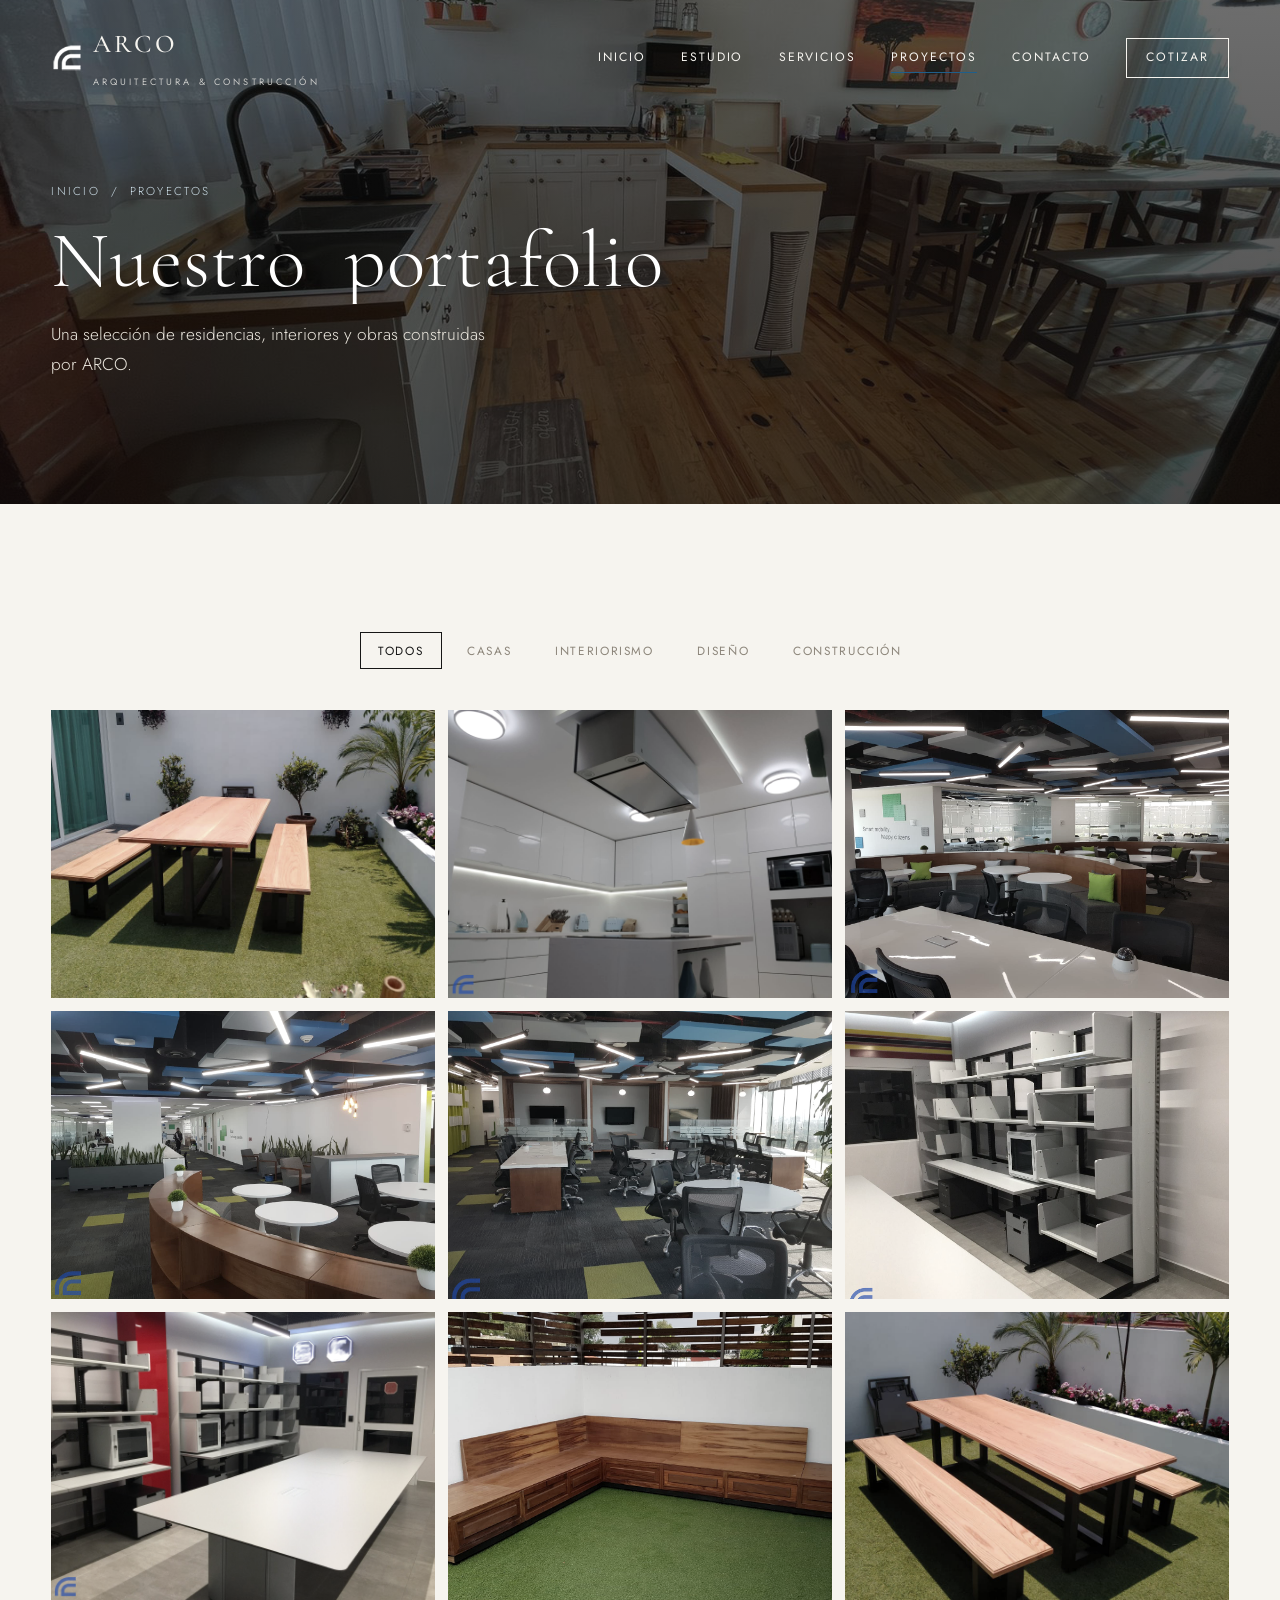
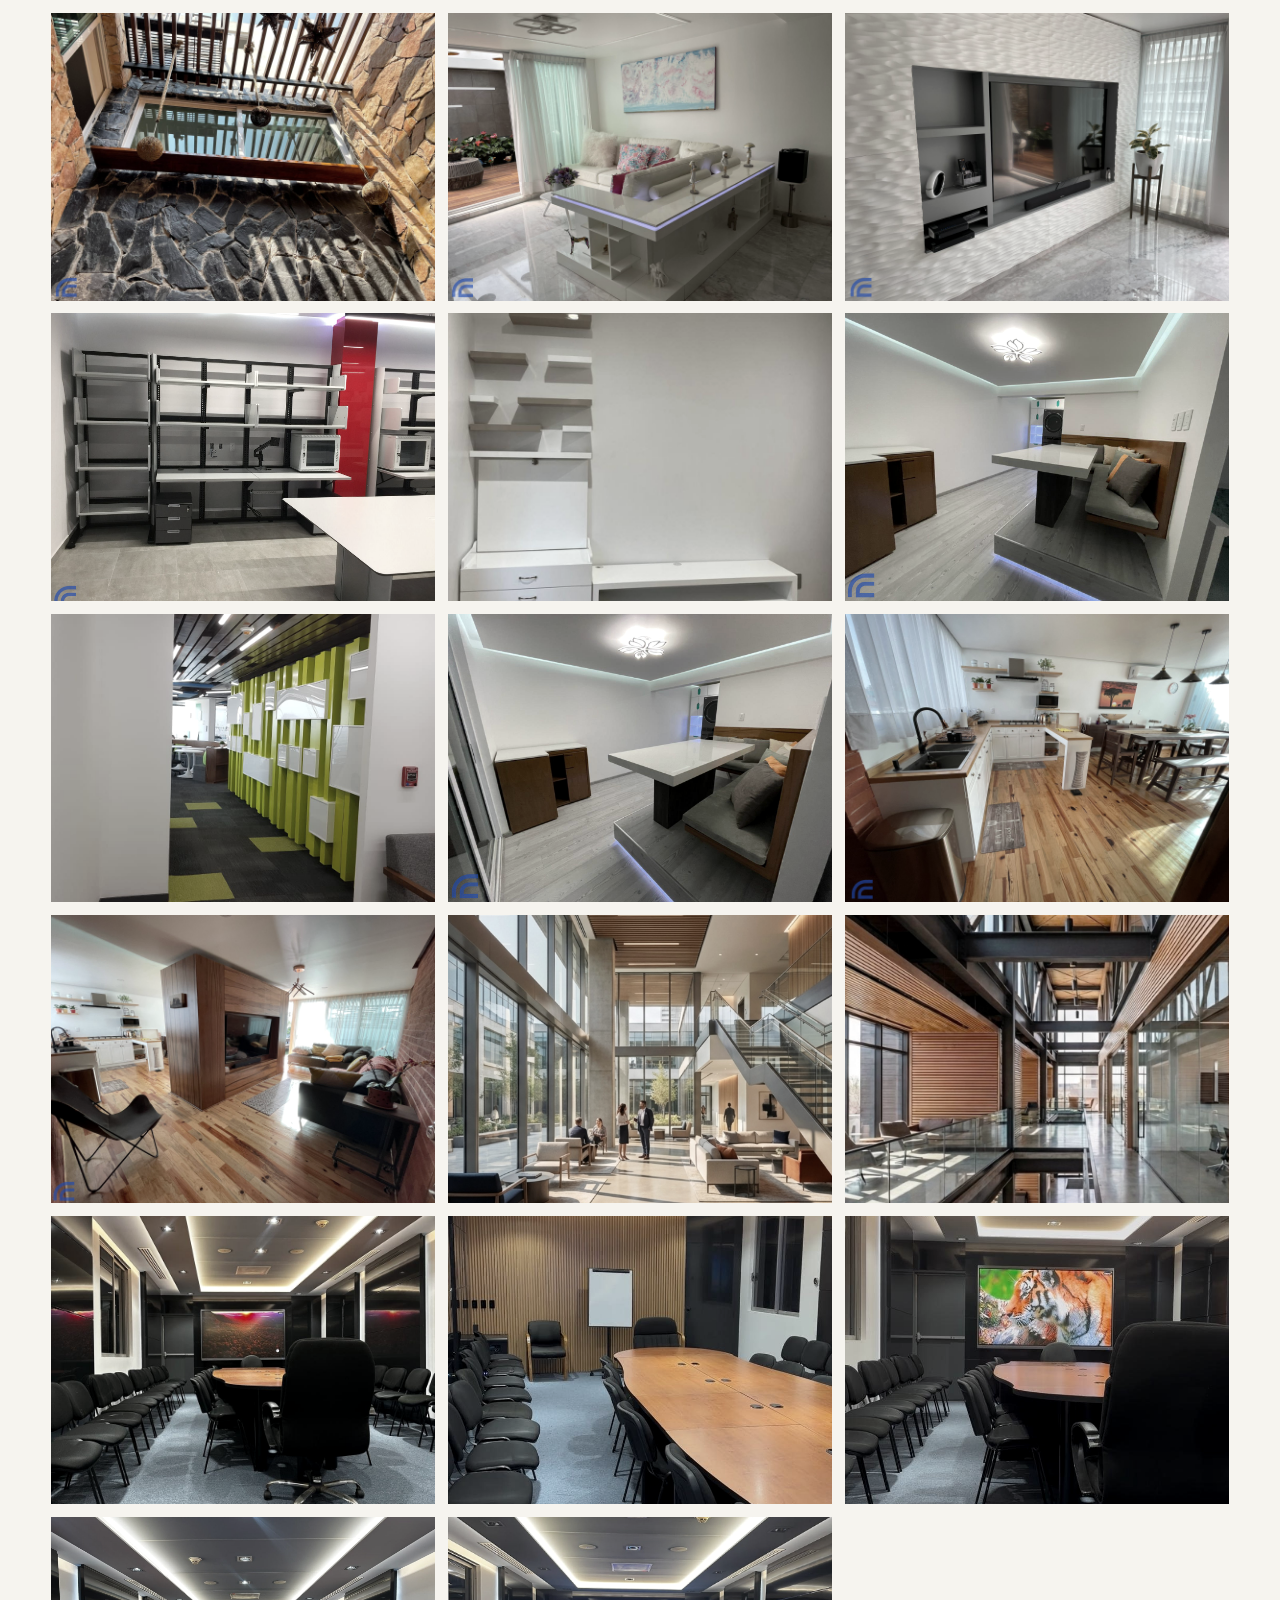
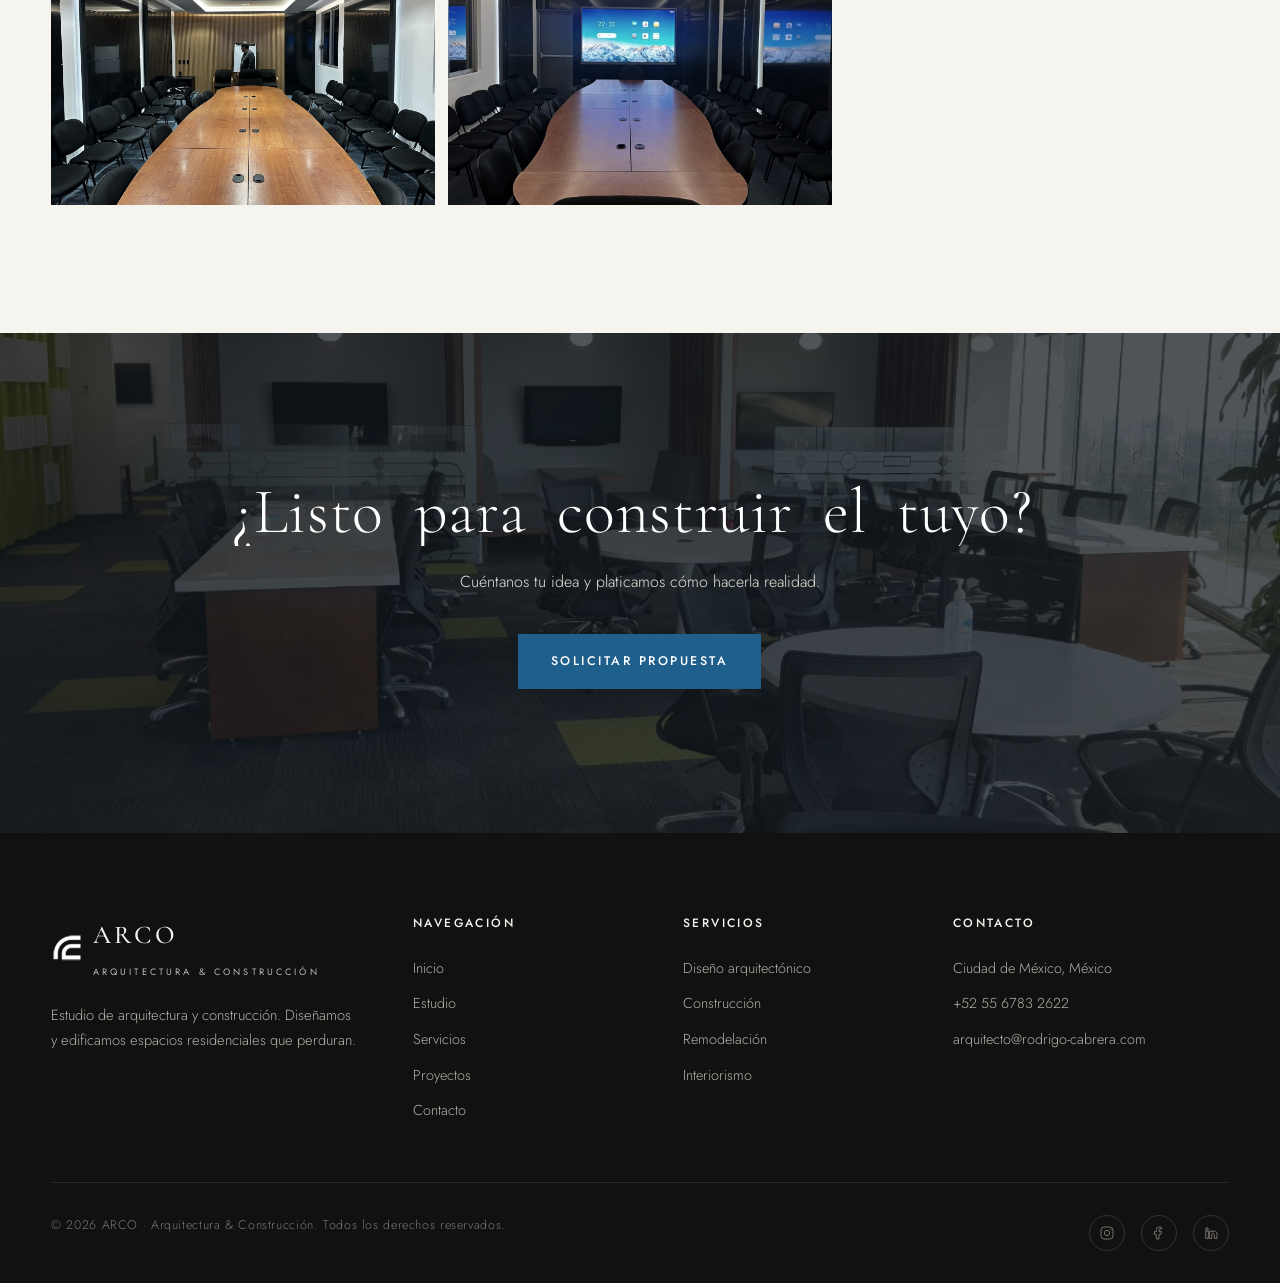
==== proyectos.html @ 65f145f1 "Logo real, fotos de salas, datos de contacto y ajustes de copy - Sustituye el arco SVG por el logo r" ====
<!DOCTYPE html>
<html lang="es">
<head>
<meta charset="UTF-8">
<meta name="viewport" content="width=device-width, initial-scale=1.0">
<script>document.documentElement.className += ' js';</script>
<title>Proyectos · ARCO Arquitectura &amp; Construcción</title>
<meta name="description" content="Portafolio de ARCO — residencias, interiorismo, diseño y construcción. Explora nuestros proyectos por categoría.">
<link rel="icon" href="assets/img/favicon.png">
<link rel="preconnect" href="https://fonts.googleapis.com">
<link rel="preconnect" href="https://fonts.gstatic.com" crossorigin>
<link rel="stylesheet" href="assets/css/style.css">
</head>
<body class="loading">

<!-- ============ INTRO LOADER ============ -->
<div class="loader" aria-hidden="true">
  <div class="loader__inner">
    <span class="loader__mark">ARCO</span>
    <span class="loader__sub">Arquitectura &amp; Construcción</span>
  </div>
  <span class="loader__bar"></span>
</div>

<!-- ============ HEADER ============ -->
<header class="site-header">
  <div class="wrap nav">
    <a href="index.html" class="brand" aria-label="ARCO inicio">
      <img class="brand__mark" src="assets/img/logo.png" alt="" aria-hidden="true">
      <span><span class="brand__name">ARCO</span><br><span class="brand__sub">Arquitectura &amp; Construcción</span></span>
    </a>
    <nav class="nav__links" aria-label="Principal">
      <a href="index.html#inicio">Inicio</a>
      <a href="index.html#estudio">Estudio</a>
      <a href="index.html#servicios">Servicios</a>
      <a href="proyectos.html" class="active">Proyectos</a>
      <a href="index.html#contacto">Contacto</a>
      <a href="index.html#contacto" class="nav__cta">Cotizar</a>
    </nav>
    <button class="nav__toggle" aria-label="Abrir menú"><span></span><span></span><span></span></button>
  </div>
</header>

<!-- ============ PAGE HERO ============ -->
<section class="page-hero" style="background-image:url('assets/img/gallery/G18.jpg')">
  <div class="wrap page-hero__inner">
    <div class="breadcrumb"><a href="index.html">Inicio</a> &nbsp;/&nbsp; Proyectos</div>
    <h1 data-split>Nuestro portafolio</h1>
    <p class="hero__desc" style="margin-top:1rem">Una selección de residencias, interiores y obras construidas por ARCO.</p>
  </div>
</section>

<!-- ============ GALERÍA COMPLETA ============ -->
<section class="section">
  <div class="wrap">
    <div class="filters" role="tablist" aria-label="Filtrar proyectos" style="justify-content:center;margin-bottom:2.6rem">
      <button class="filter active" data-filter="*">Todos</button>
      <button class="filter" data-filter="houses">Casas</button>
      <button class="filter" data-filter="interior">Interiorismo</button>
      <button class="filter" data-filter="design">Diseño</button>
      <button class="filter" data-filter="construction">Construcción</button>
    </div>

    <div class="grid-gallery stagger">
      <div class="tile" data-cat="interior design"><img src="assets/img/gallery/G1.jpg" alt="Casa Roble"><span class="tile__plus">+</span><div class="tile__cap"><h4>Casa Roble</h4><span>Interiorismo</span></div></div>
      <div class="tile" data-cat="houses design"><img src="assets/img/gallery/G2.jpg" alt="Residencia Poniente"><span class="tile__plus">+</span><div class="tile__cap"><h4>Residencia Poniente</h4><span>Casas</span></div></div>
      <div class="tile" data-cat="houses construction"><img src="assets/img/gallery/G3.jpg" alt="Casa Cañada"><span class="tile__plus">+</span><div class="tile__cap"><h4>Casa Cañada</h4><span>Casas</span></div></div>
      <div class="tile" data-cat="construction"><img src="assets/img/gallery/G4.jpg" alt="Obra Altavista"><span class="tile__plus">+</span><div class="tile__cap"><h4>Obra Altavista</h4><span>Construcción</span></div></div>
      <div class="tile" data-cat="construction design"><img src="assets/img/gallery/G5.jpg" alt="Pabellón Piedra"><span class="tile__plus">+</span><div class="tile__cap"><h4>Pabellón Piedra</h4><span>Construcción</span></div></div>
      <div class="tile" data-cat="houses interior"><img src="assets/img/gallery/G6.jpg" alt="Casa Serena"><span class="tile__plus">+</span><div class="tile__cap"><h4>Casa Serena</h4><span>Casas</span></div></div>
      <div class="tile" data-cat="interior design"><img src="assets/img/gallery/G7.jpg" alt="Loft Central"><span class="tile__plus">+</span><div class="tile__cap"><h4>Loft Central</h4><span>Interiorismo</span></div></div>
      <div class="tile" data-cat="houses design"><img src="assets/img/gallery/G8.jpg" alt="Villa Encinos"><span class="tile__plus">+</span><div class="tile__cap"><h4>Villa Encinos</h4><span>Casas</span></div></div>
      <div class="tile" data-cat="houses design"><img src="assets/img/gallery/G9.jpg" alt="Casa Mirador"><span class="tile__plus">+</span><div class="tile__cap"><h4>Casa Mirador</h4><span>Casas</span></div></div>
      <div class="tile" data-cat="interior"><img src="assets/img/gallery/G10.jpg" alt="Patio de Luz"><span class="tile__plus">+</span><div class="tile__cap"><h4>Patio de Luz</h4><span>Interiorismo</span></div></div>
      <div class="tile" data-cat="construction"><img src="assets/img/gallery/G11.jpg" alt="Estructura Norte"><span class="tile__plus">+</span><div class="tile__cap"><h4>Estructura Norte</h4><span>Construcción</span></div></div>
      <div class="tile" data-cat="interior construction"><img src="assets/img/gallery/G12.jpg" alt="Casa Terrazas"><span class="tile__plus">+</span><div class="tile__cap"><h4>Casa Terrazas</h4><span>Interiorismo</span></div></div>
      <div class="tile" data-cat="design construction"><img src="assets/img/gallery/G13.jpg" alt="Proyecto Ámbar"><span class="tile__plus">+</span><div class="tile__cap"><h4>Proyecto Ámbar</h4><span>Diseño</span></div></div>
      <div class="tile" data-cat="interior"><img src="assets/img/gallery/G14.jpg" alt="Cocina Nogal"><span class="tile__plus">+</span><div class="tile__cap"><h4>Cocina Nogal</h4><span>Interiorismo</span></div></div>
      <div class="tile" data-cat="interior construction"><img src="assets/img/gallery/G15.jpg" alt="Casa Volumen"><span class="tile__plus">+</span><div class="tile__cap"><h4>Casa Volumen</h4><span>Interiorismo</span></div></div>
      <div class="tile" data-cat="interior design houses"><img src="assets/img/gallery/G16.jpg" alt="Residencia Jardín"><span class="tile__plus">+</span><div class="tile__cap"><h4>Residencia Jardín</h4><span>Casas</span></div></div>
      <div class="tile" data-cat="construction design"><img src="assets/img/gallery/G17.jpg" alt="Casa Ladera"><span class="tile__plus">+</span><div class="tile__cap"><h4>Casa Ladera</h4><span>Construcción</span></div></div>
      <div class="tile" data-cat="interior construction houses"><img src="assets/img/gallery/G18.jpg" alt="Villa Horizonte"><span class="tile__plus">+</span><div class="tile__cap"><h4>Villa Horizonte</h4><span>Casas</span></div></div>
      <div class="tile" data-cat="construction"><img src="assets/img/gallery/G19.jpg" alt="Casa Estar"><span class="tile__plus">+</span><div class="tile__cap"><h4>Casa Estar</h4><span>Construcción</span></div></div>
      <div class="tile" data-cat="interior design"><img src="assets/img/gallery/G20.jpg" alt="Vestíbulo de Luz"><span class="tile__plus">+</span><div class="tile__cap"><h4>Vestíbulo de Luz</h4><span>Interiorismo</span></div></div>
      <div class="tile" data-cat="construction design"><img src="assets/img/gallery/G21.jpg" alt="Atrio de Acero"><span class="tile__plus">+</span><div class="tile__cap"><h4>Atrio de Acero</h4><span>Construcción</span></div></div>
      <div class="tile" data-cat="interior construction"><img src="assets/img/gallery/G22.jpg" alt="Sala de Consejo"><span class="tile__plus">+</span><div class="tile__cap"><h4>Sala de Consejo</h4><span>Interiorismo</span></div></div>
      <div class="tile" data-cat="interior design"><img src="assets/img/gallery/G23.jpg" alt="Sala de Juntas"><span class="tile__plus">+</span><div class="tile__cap"><h4>Sala de Juntas</h4><span>Interiorismo</span></div></div>
      <div class="tile" data-cat="interior"><img src="assets/img/gallery/G24.jpg" alt="Sala Ejecutiva"><span class="tile__plus">+</span><div class="tile__cap"><h4>Sala Ejecutiva</h4><span>Interiorismo</span></div></div>
      <div class="tile" data-cat="interior construction"><img src="assets/img/gallery/G25.jpg" alt="Sala de Reuniones"><span class="tile__plus">+</span><div class="tile__cap"><h4>Sala de Reuniones</h4><span>Interiorismo</span></div></div>
      <div class="tile" data-cat="interior design"><img src="assets/img/gallery/G26.jpg" alt="Sala de Dirección"><span class="tile__plus">+</span><div class="tile__cap"><h4>Sala de Dirección</h4><span>Interiorismo</span></div></div>
    </div>
  </div>
</section>

<!-- ============ CTA ============ -->
<section class="cta-banner" style="background-image:url('assets/img/gallery/G5.jpg')">
  <div class="wrap">
    <h2 data-split>¿Listo para construir el tuyo?</h2>
    <p>Cuéntanos tu idea y platicamos cómo hacerla realidad.</p>
    <a href="index.html#contacto" class="btn btn--solid">Solicitar propuesta</a>
  </div>
</section>

<!-- ============ FOOTER ============ -->
<footer class="footer">
  <div class="wrap">
    <div class="footer__top">
      <div class="footer__brand">
        <a href="index.html" class="brand">
          <img class="brand__mark" src="assets/img/logo.png" alt="" aria-hidden="true">
          <span><span class="brand__name">ARCO</span><br><span class="brand__sub">Arquitectura &amp; Construcción</span></span>
        </a>
        <p>Estudio de arquitectura y construcción. Diseñamos y edificamos espacios residenciales que perduran.</p>
      </div>
      <div>
        <h4>Navegación</h4>
        <ul class="footer__links">
          <li><a href="index.html#inicio">Inicio</a></li>
          <li><a href="index.html#estudio">Estudio</a></li>
          <li><a href="index.html#servicios">Servicios</a></li>
          <li><a href="proyectos.html">Proyectos</a></li>
          <li><a href="index.html#contacto">Contacto</a></li>
        </ul>
      </div>
      <div>
        <h4>Servicios</h4>
        <ul class="footer__links">
          <li><a href="index.html#servicios">Diseño arquitectónico</a></li>
          <li><a href="index.html#servicios">Construcción</a></li>
          <li><a href="index.html#servicios">Remodelación</a></li>
          <li><a href="index.html#servicios">Interiorismo</a></li>
        </ul>
      </div>
      <div>
        <h4>Contacto</h4>
        <ul class="footer__links">
          <li>Ciudad de México, México</li>
          <li><a href="tel:+525567832622">+52 55 6783 2622</a></li>
          <li><a href="mailto:arquitecto@rodrigo-cabrera.com">arquitecto@rodrigo-cabrera.com</a></li>
        </ul>
      </div>
    </div>
    <div class="footer__bottom">
      <span>© <span class="year">2025</span> ARCO · Arquitectura &amp; Construcción. Todos los derechos reservados.</span>
      <div class="footer__social">
        <a href="#" aria-label="Instagram"><svg viewBox="0 0 24 24"><rect x="3" y="3" width="18" height="18" rx="5"/><circle cx="12" cy="12" r="4"/><circle cx="17.5" cy="6.5" r="1" fill="currentColor" stroke="none"/></svg></a>
        <a href="#" aria-label="Facebook"><svg viewBox="0 0 24 24"><path d="M15 3h-3a4 4 0 00-4 4v3H5v4h3v7h4v-7h3l1-4h-4V7a1 1 0 011-1h3z"/></svg></a>
        <a href="#" aria-label="LinkedIn"><svg viewBox="0 0 24 24"><path d="M4 9h4v11H4zM6 4a2 2 0 110 4 2 2 0 010-4zM10 9h4v2a3 3 0 013-2c3 0 4 2 4 5v6h-4v-5c0-1-.5-2-2-2s-2 1-2 2v5h-4z"/></svg></a>
      </div>
    </div>
  </div>
</footer>

<!-- ============ LIGHTBOX ============ -->
<div class="lightbox" aria-hidden="true">
  <button class="lb-btn lb-close" aria-label="Cerrar">&times;</button>
  <button class="lb-btn lb-prev" aria-label="Anterior">&#8249;</button>
  <button class="lb-btn lb-next" aria-label="Siguiente">&#8250;</button>
  <img src="" alt="">
  <div class="lb-cap"></div>
</div>

<!-- ============ CURSOR PERSONALIZADO ============ -->
<div class="cursor" aria-hidden="true"></div>
<div class="cursor-dot" aria-hidden="true"></div>
<div class="cursor__label" aria-hidden="true"></div>

<script src="assets/js/main.js"></script>
</body>
</html>
---- assets/css/style.css ----
/* =========================================================
   ARCO · Arquitectura & Construcción
   Hoja de estilos principal
   ========================================================= */

/* ---------- Tipografías ---------- */
@import url('https://fonts.googleapis.com/css2?family=Cormorant+Garamond:ital,wght@0,300;0,400;0,500;0,600;1,400&family=Jost:wght@300;400;500;600&display=swap');

/* ---------- Variables ---------- */
:root{
  --ink:#161616;          /* casi negro */
  --ink-soft:#2b2b2b;
  --paper:#f6f4ef;        /* blanco cálido */
  --paper-2:#ece8e0;
  --stone:#8c857a;        /* neutro piedra */
  --line:#dcd7cd;
  --accent:#1f5f8b;       /* azul de la marca */
  --accent-deep:#164863;
  --white:#ffffff;

  --serif:'Cormorant Garamond', Georgia, serif;
  --sans:'Jost', 'Segoe UI', system-ui, sans-serif;

  --wide:1280px;
  --gap:clamp(1.2rem, 4vw, 3rem);
  --ease:cubic-bezier(.22,.61,.36,1);
}

/* ---------- Reset ---------- */
*,*::before,*::after{box-sizing:border-box;margin:0;padding:0}
html{scroll-behavior:smooth;-webkit-text-size-adjust:100%;overflow-x:hidden}
body{
  font-family:var(--sans);
  font-weight:300;
  color:var(--ink);
  background:var(--paper);
  line-height:1.7;
}
/* Evita que el header fijo tape los títulos al usar anclas */
section[id]{scroll-margin-top:90px}
img{display:block;max-width:100%;height:auto}
a{color:inherit;text-decoration:none}
ul{list-style:none}
button{font-family:inherit;cursor:pointer;border:none;background:none}

/* ---------- Utilidades ---------- */
.wrap{width:min(var(--wide),92vw);margin-inline:auto}
.eyebrow{
  font-size:.72rem;letter-spacing:.32em;text-transform:uppercase;
  font-weight:500;color:var(--accent);
  display:inline-flex;align-items:center;gap:.7rem;
}
.eyebrow::before{content:"";width:34px;height:1px;background:var(--accent);display:inline-block}
h1,h2,h3{font-family:var(--serif);font-weight:400;line-height:1.08;letter-spacing:.01em}
.section{padding:clamp(4.5rem,10vw,8rem) 0}
.section--dark{background:var(--ink);color:var(--paper)}
.section-title{font-size:clamp(2.1rem,5vw,3.4rem);margin:.6rem 0 1.1rem}
.lead{max-width:56ch;color:var(--ink-soft);font-size:1.05rem}
.section--dark .lead{color:#c9c4ba}

.btn{
  display:inline-flex;align-items:center;gap:.8rem;
  font-family:var(--sans);font-size:.78rem;font-weight:500;
  letter-spacing:.2em;text-transform:uppercase;
  padding:1rem 2rem;border:1px solid var(--ink);
  color:var(--ink);background:transparent;
  transition:all .4s var(--ease);
}
.btn:hover{background:var(--ink);color:var(--paper)}
.btn--light{border-color:var(--paper);color:var(--paper)}
.btn--light:hover{background:var(--paper);color:var(--ink)}
.btn--solid{background:var(--accent);border-color:var(--accent);color:#fff}
.btn--solid:hover{background:var(--accent-deep);border-color:var(--accent-deep)}
.btn svg{width:16px;height:16px}

/* =========================================================
   HEADER / NAV
   ========================================================= */
.site-header{
  position:fixed;top:0;left:0;width:100%;z-index:100;
  padding:1.4rem 0;
  transition:background .4s var(--ease),padding .4s var(--ease),box-shadow .4s var(--ease);
}
.site-header.scrolled{
  background:rgba(246,244,239,.92);
  backdrop-filter:blur(10px);
  padding:.9rem 0;
  box-shadow:0 1px 0 var(--line);
}
.nav{display:flex;align-items:center;justify-content:space-between;gap:2rem}
.brand{display:flex;align-items:center;gap:.6rem;color:var(--paper);transition:color .4s}
.scrolled .brand,.brand.brand--ink{color:var(--ink)}
.brand__mark{width:auto;height:30px;flex:none;transition:filter .4s var(--ease)}
/* El logo es blanco: se oscurece cuando el header es claro (scrolled) */
.scrolled .brand__mark{filter:brightness(0) opacity(.88)}
.brand__name{font-family:var(--serif);font-size:1.6rem;letter-spacing:.14em;font-weight:500}
.brand__sub{font-size:.58rem;letter-spacing:.34em;text-transform:uppercase;opacity:.75;font-weight:400}

.nav__links{display:flex;align-items:center;gap:2.2rem}
.nav__links a{
  color:var(--paper);font-size:.76rem;letter-spacing:.16em;text-transform:uppercase;
  font-weight:400;position:relative;padding:.2rem 0;transition:color .3s;
}
.scrolled .nav__links a{color:var(--ink-soft)}
.nav__links a::after{
  content:"";position:absolute;left:0;bottom:-2px;width:0;height:1px;
  background:var(--accent);transition:width .35s var(--ease);
}
.nav__links a:hover::after,.nav__links a.active::after{width:100%}
.nav__links a:hover{color:var(--accent)}
.nav__cta{border:1px solid currentColor;padding:.55rem 1.2rem !important}
.nav__cta::after{display:none}

.nav__toggle{display:none;flex-direction:column;gap:5px;padding:.4rem;z-index:110}
.nav__toggle span{width:26px;height:2px;background:var(--paper);transition:.35s var(--ease);transform-origin:center}
.scrolled .nav__toggle span{background:var(--ink)}
.nav__toggle.is-open span{background:var(--paper)}
.nav__toggle.is-open span:nth-child(1){transform:translateY(7px) rotate(45deg)}
.nav__toggle.is-open span:nth-child(2){opacity:0}
.nav__toggle.is-open span:nth-child(3){transform:translateY(-7px) rotate(-45deg)}
body.no-scroll{overflow:hidden}

/* =========================================================
   HERO
   ========================================================= */
.hero{position:relative;min-height:100vh;display:flex;align-items:flex-end;color:var(--paper);overflow:hidden}
.hero__slides{position:absolute;left:0;right:0;top:-8%;height:116%;z-index:0}
.hero__slide{
  position:absolute;inset:0;opacity:0;
  background-size:cover;background-position:center;
  transition:opacity 1.5s var(--ease);
  will-change:opacity;
}
.hero__slide.is-active{opacity:1}
.hero::after{content:"";position:absolute;inset:0;z-index:1;
  background:linear-gradient(180deg,rgba(12,12,12,.55) 0%,rgba(12,12,12,.15) 40%,rgba(12,12,12,.75) 100%)}
.hero__inner{position:relative;z-index:2;width:min(var(--wide),92vw);margin:0 auto;padding-bottom:clamp(4rem,9vw,7rem)}
.hero__eyebrow{color:#e7e2d8}
.hero__eyebrow::before{background:#e7e2d8}
.hero h1{font-size:clamp(2.8rem,8vw,6rem);font-weight:300;max-width:16ch;margin:1.2rem 0 1.5rem}
.hero h1 em{font-style:italic;color:#dbe7ef}
.hero__desc{max-width:46ch;font-size:1.08rem;color:#eae6dd;margin-bottom:2.4rem}
.hero__actions{display:flex;gap:1rem;flex-wrap:wrap}
.hero__dots{position:absolute;right:max(4vw,2rem);bottom:clamp(4rem,9vw,7rem);z-index:3;display:flex;flex-direction:column;gap:.8rem}
.hero__dots button{width:10px;height:10px;border-radius:50%;border:1px solid rgba(255,255,255,.7);transition:.3s}
.hero__dots button.is-active{background:var(--paper);transform:scale(1.15)}
.hero__scroll{position:absolute;left:max(4vw,2rem);bottom:2rem;z-index:3;font-size:.65rem;letter-spacing:.3em;text-transform:uppercase;writing-mode:vertical-rl;opacity:.8}

/* =========================================================
   STATS
   ========================================================= */
.stats{display:grid;grid-template-columns:repeat(4,1fr);gap:1px;background:var(--line);border-block:1px solid var(--line)}
.stat{background:var(--paper);padding:2.6rem 1.5rem;text-align:center}
.stat__num{font-family:var(--serif);font-size:clamp(2.4rem,5vw,3.3rem);color:var(--accent);line-height:1}
.stat__label{font-size:.72rem;letter-spacing:.2em;text-transform:uppercase;color:var(--stone);margin-top:.6rem}

/* =========================================================
   INTRO / SOBRE
   ========================================================= */
.split{display:grid;grid-template-columns:1.05fr 1fr;gap:clamp(2rem,6vw,5rem);align-items:center}
.split__media{position:relative}
.split__media img{width:100%;height:100%;object-fit:cover;aspect-ratio:4/5}
.split__media .badge{
  position:absolute;bottom:-1px;left:-1px;background:var(--accent);color:#fff;
  padding:1.6rem 1.8rem;max-width:230px;
}
.split__media .badge strong{font-family:var(--serif);font-size:2.4rem;display:block;line-height:1}
.split__media .badge span{font-size:.72rem;letter-spacing:.15em;text-transform:uppercase}
.signature{font-family:var(--serif);font-style:italic;font-size:1.4rem;color:var(--accent);margin-top:1.5rem}
.signature small{display:block;font-family:var(--sans);font-style:normal;font-size:.72rem;letter-spacing:.2em;text-transform:uppercase;color:var(--stone);margin-top:.3rem}

/* =========================================================
   SERVICIOS
   ========================================================= */
.grid-services{display:grid;grid-template-columns:repeat(auto-fit,minmax(240px,1fr));gap:1px;background:var(--line);margin-top:3rem;border:1px solid var(--line)}
.service{background:var(--paper);padding:2.8rem 2rem;transition:background .4s var(--ease)}
.service:hover{background:var(--white)}
.service__ico{width:44px;height:44px;color:var(--accent);margin-bottom:1.4rem}
.service__ico svg{width:100%;height:100%;stroke:currentColor;fill:none;stroke-width:1.1}
.service h3{font-size:1.5rem;margin-bottom:.7rem}
.service p{font-size:.95rem;color:var(--ink-soft)}
.service__n{font-size:.7rem;letter-spacing:.2em;color:var(--stone);display:block;margin-bottom:1.2rem}

/* =========================================================
   GALERÍA / PROYECTOS
   ========================================================= */
.gallery-head{display:flex;justify-content:space-between;align-items:flex-end;flex-wrap:wrap;gap:1.5rem;margin-bottom:2.4rem}
.filters{display:flex;flex-wrap:wrap;gap:.4rem}
.filter{
  font-size:.74rem;letter-spacing:.14em;text-transform:uppercase;font-weight:400;
  padding:.55rem 1.1rem;border:1px solid transparent;color:var(--stone);transition:.3s var(--ease);
}
.filter:hover{color:var(--ink)}
.filter.active{color:var(--ink);border-color:var(--ink)}

.grid-gallery{display:grid;grid-template-columns:repeat(3,1fr);gap:.8rem}
.tile{position:relative;overflow:hidden;cursor:pointer;background:var(--ink)}
.tile img{width:100%;height:100%;object-fit:cover;aspect-ratio:4/3;transition:transform 1s var(--ease),opacity .5s}
.tile:hover img{transform:scale(1.07);opacity:.82}
.tile__cap{
  position:absolute;inset:auto 0 0 0;z-index:2;padding:1.4rem;color:#fff;
  background:linear-gradient(0deg,rgba(10,10,10,.8),transparent);
  transform:translateY(12px);opacity:0;transition:.45s var(--ease);
}
.tile:hover .tile__cap{transform:translateY(0);opacity:1}
.tile__cap h4{font-family:var(--serif);font-size:1.35rem;font-weight:500}
.tile__cap span{font-size:.68rem;letter-spacing:.2em;text-transform:uppercase;color:#cfe0ea}
.tile__plus{position:absolute;top:1rem;right:1rem;z-index:2;width:40px;height:40px;border:1px solid rgba(255,255,255,.6);border-radius:50%;
  display:grid;place-items:center;color:#fff;opacity:0;transform:scale(.8);transition:.4s var(--ease)}
.tile:hover .tile__plus{opacity:1;transform:scale(1)}
.tile.hide{display:none}

/* =========================================================
   CTA BANNER
   ========================================================= */
.cta-banner{position:relative;color:#fff;text-align:center;padding:clamp(5rem,12vw,9rem) 0;background-size:cover;background-position:center}
.cta-banner::after{content:"";position:absolute;inset:0;background:rgba(14,20,26,.72)}
.cta-banner .wrap{position:relative;z-index:2}
.cta-banner h2{font-size:clamp(2.2rem,6vw,4rem);font-weight:300;margin-bottom:1.4rem}
.cta-banner p{max-width:52ch;margin:0 auto 2.4rem;color:#e6e2d9}

/* =========================================================
   PROCESO
   ========================================================= */
.steps{display:grid;grid-template-columns:repeat(4,1fr);gap:2rem;margin-top:3rem}
.step{position:relative}
.step__n{font-family:var(--serif);font-size:3.2rem;color:var(--paper-2);line-height:1}
.section--dark .step__n{color:#333}
.step h3{font-size:1.4rem;margin:.4rem 0 .6rem}
.step p{font-size:.92rem;color:var(--ink-soft)}
.section--dark .step p{color:#b8b3a9}
.step::before{content:"";position:absolute;top:1.6rem;right:-1rem;width:2rem;height:1px;background:var(--line)}
.step:last-child::before{display:none}

/* =========================================================
   CONTACTO
   ========================================================= */
.contact{display:grid;grid-template-columns:1fr 1fr;gap:clamp(2rem,6vw,4.5rem)}
.contact__info li{display:flex;gap:1rem;padding:1.3rem 0;border-bottom:1px solid var(--line)}
.contact__info li:first-child{border-top:1px solid var(--line)}
.contact__info .ico{width:22px;color:var(--accent);flex:none;margin-top:.2rem}
.contact__info .ico svg{width:100%;stroke:currentColor;fill:none;stroke-width:1.3}
.contact__info b{display:block;font-weight:500;letter-spacing:.03em}
.contact__info small{color:var(--stone);font-size:.72rem;letter-spacing:.16em;text-transform:uppercase}
.form{display:grid;gap:1.1rem}
.form .row{display:grid;grid-template-columns:1fr 1fr;gap:1.1rem}
.field{position:relative}
.field input,.field textarea{
  width:100%;font-family:var(--sans);font-size:.95rem;font-weight:300;color:var(--ink);
  background:transparent;border:none;border-bottom:1px solid var(--line);
  padding:.9rem 0;transition:border-color .3s;
}
.field textarea{resize:vertical;min-height:120px}
.field input:focus,.field textarea:focus{outline:none;border-color:var(--accent)}
.field label{font-size:.72rem;letter-spacing:.18em;text-transform:uppercase;color:var(--stone)}
.form__note{font-size:.78rem;color:var(--stone)}

/* =========================================================
   FOOTER
   ========================================================= */
.footer{background:#111;color:#b7b2a8;padding:clamp(3.5rem,7vw,5rem) 0 2rem}
.footer__top{display:grid;grid-template-columns:1.4fr 1fr 1fr 1.2fr;gap:2.5rem;padding-bottom:3rem;border-bottom:1px solid #262626}
.footer h4{color:var(--paper);font-family:var(--sans);font-size:.75rem;letter-spacing:.2em;text-transform:uppercase;margin-bottom:1.4rem;font-weight:500}
.footer a:hover{color:var(--paper)}
.footer__brand .brand{color:var(--paper);margin-bottom:1.2rem}
.footer__brand p{font-size:.92rem;max-width:34ch}
.footer__links li{margin-bottom:.7rem;font-size:.9rem}
.footer__bottom{display:flex;justify-content:space-between;flex-wrap:wrap;gap:1rem;padding-top:2rem;font-size:.78rem;letter-spacing:.05em;color:#7d786f}
.footer__social{display:flex;gap:1rem}
.footer__social a{width:36px;height:36px;border:1px solid #333;border-radius:50%;display:grid;place-items:center;transition:.3s}
.footer__social a:hover{border-color:var(--accent);color:var(--paper)}
.footer__social svg{width:16px;height:16px;stroke:currentColor;fill:none;stroke-width:1.4}

/* =========================================================
   LIGHTBOX
   ========================================================= */
.lightbox{position:fixed;inset:0;z-index:200;background:rgba(12,12,12,.94);display:none;place-items:center;padding:4vw}
.lightbox.open{display:grid}
.lightbox img{max-width:min(1000px,92vw);max-height:86vh;object-fit:contain;box-shadow:0 30px 80px rgba(0,0,0,.5)}
.lb-btn{position:absolute;color:#fff;font-size:2rem;width:56px;height:56px;display:grid;place-items:center;opacity:.8;transition:.3s}
.lb-btn:hover{opacity:1}
.lb-close{top:2vh;right:2vw}
.lb-prev{left:1vw;top:50%;transform:translateY(-50%)}
.lb-next{right:1vw;top:50%;transform:translateY(-50%)}
.lb-cap{position:absolute;bottom:2.5vh;left:0;width:100%;text-align:center;color:#e9e5dc;font-size:.8rem;letter-spacing:.15em;text-transform:uppercase}

/* =========================================================
   PAGE HERO (proyectos)
   ========================================================= */
.page-hero{position:relative;min-height:56vh;display:flex;align-items:center;color:#fff;background-size:cover;background-position:center;margin-top:0}
.page-hero::after{content:"";position:absolute;inset:0;background:linear-gradient(180deg,rgba(12,12,12,.6),rgba(12,12,12,.75))}
.page-hero__inner{position:relative;z-index:2;padding-top:6rem}
.page-hero h1{font-size:clamp(2.6rem,7vw,5rem);font-weight:300}
.breadcrumb{font-size:.72rem;letter-spacing:.2em;text-transform:uppercase;color:#cfe0ea;margin-bottom:1rem}
.breadcrumb a:hover{color:#fff}

/* =========================================================
   ANIMACIONES REVEAL
   ========================================================= */
.reveal{opacity:0;transform:translateY(30px);transition:opacity .9s var(--ease),transform .9s var(--ease)}
.reveal.in{opacity:1;transform:none}
.reveal[data-d="1"]{transition-delay:.12s}
.reveal[data-d="2"]{transition-delay:.24s}
.reveal[data-d="3"]{transition-delay:.36s}

/* =========================================================
   RESPONSIVE
   ========================================================= */
@media(max-width:980px){
  .footer__top{grid-template-columns:1fr 1fr}
  .steps{grid-template-columns:repeat(2,1fr);gap:2.5rem 2rem}
  .step::before{display:none}
  .stats{grid-template-columns:repeat(2,1fr)}
}
@media(max-width:760px){
  .nav__toggle{display:flex}
  .nav__links{
    position:fixed;inset:0 0 0 auto;width:min(78vw,340px);height:100vh;
    flex-direction:column;justify-content:center;gap:2rem;
    background:var(--ink);padding:3rem;
    transform:translateX(100%);
    visibility:hidden;opacity:0;pointer-events:none;
    box-shadow:-30px 0 60px rgba(0,0,0,.35);
    transition:transform .45s var(--ease),opacity .45s var(--ease),visibility .45s;
  }
  .nav__links.open{transform:translateX(0);visibility:visible;opacity:1;pointer-events:auto}
  .nav__cta{align-self:flex-start}
  .nav__links a{color:var(--paper) !important;font-size:1rem}
  .split{grid-template-columns:1fr}
  .split__media img{aspect-ratio:4/3}
  .contact{grid-template-columns:1fr}
  .grid-gallery{grid-template-columns:repeat(2,1fr)}
  .form .row{grid-template-columns:1fr}
  .hero__dots,.hero__scroll{display:none}
  .hero{min-height:88vh}
  .hero h1{font-size:clamp(2.4rem,10vw,3.4rem)}
  .gallery-head{flex-direction:column;align-items:flex-start}
  .site-header{padding:1rem 0}
}
@media(max-width:460px){
  .stats{grid-template-columns:1fr 1fr}
  .grid-gallery{grid-template-columns:1fr}
  .footer__top{grid-template-columns:1fr}
}

/* =========================================================
   ===============  CAPA PREMIUM DE ANIMACIÓN  =============
   ========================================================= */

/* ---------- Intro loader / cortina ---------- */
.loader{
  position:fixed;inset:0;z-index:2000;background:var(--ink);
  display:grid;place-items:center;overflow:hidden;
}
.loader__inner{text-align:center;color:var(--paper);overflow:hidden}
.loader__mark{
  font-family:var(--serif);font-size:clamp(3rem,10vw,6rem);letter-spacing:.2em;
  font-weight:500;display:inline-block;transform:translateY(110%);
  animation:loaderUp .9s var(--ease) .15s forwards;
}
.loader__sub{
  display:block;font-size:.68rem;letter-spacing:.4em;text-transform:uppercase;
  color:#9fb4c4;margin-top:.8rem;opacity:0;animation:loaderFade .7s ease .7s forwards;
}
.loader__bar{
  position:absolute;left:0;bottom:0;height:3px;width:0;background:var(--accent);
  animation:loaderBar 1.15s var(--ease) forwards;
}
@keyframes loaderUp{to{transform:translateY(0)}}
@keyframes loaderFade{to{opacity:1}}
@keyframes loaderBar{to{width:100%}}
/* Cortina que sube al terminar */
.loader.done{transform:translateY(-100%);transition:transform 1s var(--ease);}
body.loading{overflow:hidden}
/* Elementos que esperan al loader para entrar */
body.loading .hero__inner>*{opacity:0}

/* ---------- Cursor personalizado (solo escritorio con puntero fino) ---------- */
.cursor,.cursor-dot{position:fixed;top:0;left:0;z-index:1500;pointer-events:none;
  border-radius:50%;opacity:0;transition:opacity .3s,width .35s var(--ease),height .35s var(--ease),background .35s,border-color .35s;
  transform:translate3d(-50%,-50%,0);mix-blend-mode:difference}
.cursor{width:38px;height:38px;border:1px solid #fff}
.cursor-dot{width:6px;height:6px;background:#fff}
.cursor.is-hover{width:74px;height:74px;border-color:#fff;background:rgba(255,255,255,.06);mix-blend-mode:normal}
.cursor.is-media{width:96px;height:96px;background:rgba(255,255,255,.1);border-color:transparent;mix-blend-mode:normal;backdrop-filter:blur(1px)}
.cursor__label{position:fixed;top:0;left:0;z-index:1501;pointer-events:none;color:#fff;
  font-size:.6rem;letter-spacing:.24em;text-transform:uppercase;transform:translate3d(-50%,-50%,0) scale(.4);
  opacity:0;transition:opacity .3s,transform .3s var(--ease)}
.cursor__label.show{opacity:1;transform:translate3d(-50%,-50%,0) scale(1)}
@media (hover:hover) and (pointer:fine){
  body.has-cursor,body.has-cursor a,body.has-cursor button,body.has-cursor .tile{cursor:none}
}

/* ---------- Revelados con máscara (clip-path) ---------- */
.reveal-img{overflow:hidden;clip-path:inset(0 0 100% 0);transition:clip-path 1.1s var(--ease)}
.reveal-img.in{clip-path:inset(0 0 0% 0)}
.reveal-img img{transform:scale(1.25);transition:transform 1.4s var(--ease)}
.reveal-img.in img{transform:scale(1)}

/* Texto por líneas/palabras (hero + títulos) */
.split-line{overflow:hidden;display:block}
.word{display:inline-block;overflow:hidden;vertical-align:top}
.word__in{display:inline-block;transform:translateY(115%);transition:transform .9s var(--ease)}
.in .word__in,.is-in .word__in{transform:translateY(0)}
[data-split] .word{margin-right:.24em}

/* Stagger para grillas */
.stagger>*{opacity:0;transform:translateY(34px);transition:opacity .8s var(--ease),transform .8s var(--ease)}
.stagger.in>*{opacity:1;transform:none}
.stagger.in>*:nth-child(1){transition-delay:.05s}
.stagger.in>*:nth-child(2){transition-delay:.13s}
.stagger.in>*:nth-child(3){transition-delay:.21s}
.stagger.in>*:nth-child(4){transition-delay:.29s}
.stagger.in>*:nth-child(5){transition-delay:.37s}
.stagger.in>*:nth-child(6){transition-delay:.45s}
.stagger.in>*:nth-child(7){transition-delay:.5s}
.stagger.in>*:nth-child(8){transition-delay:.55s}
.stagger.in>*:nth-child(n+9){transition-delay:.6s}

/* Línea que se dibuja bajo los eyebrows */
.eyebrow::before{transform-origin:left;transition:transform .8s var(--ease) .1s}
.reveal:not(.in) .eyebrow::before,.is-out .eyebrow::before{transform:scaleX(0)}

/* ---------- Marquesina ---------- */
.marquee{border-block:1px solid var(--line);background:var(--paper);overflow:hidden;padding:1.6rem 0}
.marquee--dark{background:var(--ink);border-color:#262626}
.marquee__track{display:flex;width:max-content;animation:marquee 34s linear infinite;will-change:transform}
.marquee:hover .marquee__track{animation-play-state:paused}
.marquee__track span{font-family:var(--serif);font-size:clamp(1.6rem,4vw,2.6rem);
  font-style:italic;color:var(--ink);padding:0 1.4rem;white-space:nowrap;display:inline-flex;align-items:center;gap:2.8rem}
.marquee--dark .marquee__track span{color:var(--paper)}
.marquee__track span::after{content:"—";color:var(--accent);font-style:normal}
@keyframes marquee{to{transform:translateX(-50%)}}

/* ---------- Hero: entrada + Ken Burns sutil ---------- */
.hero__slide.is-active{animation:kenburns 7s var(--ease) forwards}
@keyframes kenburns{from{transform:scale(1.12)}to{transform:scale(1)}}
.hero__inner>*{opacity:0;transform:translateY(28px);transition:opacity 1s var(--ease),transform 1s var(--ease)}
.hero.enter .hero__inner>*{opacity:1;transform:none}
.hero.enter .hero__inner>*:nth-child(1){transition-delay:.05s}
.hero.enter .hero__inner>*:nth-child(2){transition-delay:.18s}
.hero.enter .hero__inner>*:nth-child(3){transition-delay:.3s}
.hero.enter .hero__inner>*:nth-child(4){transition-delay:.42s}
.hero__scroll{animation:scrollPulse 2.4s ease-in-out infinite}
@keyframes scrollPulse{0%,100%{opacity:.4;transform:translateY(0)}50%{opacity:.9;transform:translateY(6px)}}

/* ---------- Botón magnético + brillo ---------- */
.btn{position:relative;overflow:hidden;will-change:transform}
.btn>*{position:relative;z-index:1}
.btn::after{content:"";position:absolute;inset:0;background:var(--ink);
  transform:translateY(101%);transition:transform .5s var(--ease);z-index:0}
.btn:hover::after{transform:translateY(0)}
.btn--light::after{background:var(--paper)}
.btn--solid::after{background:var(--accent-deep)}
.btn,.btn:hover{transition:color .4s var(--ease),background .4s var(--ease),border-color .4s var(--ease),transform .35s var(--ease)}

/* ---------- Tiles: escala de grises → color ---------- */
.tile img{filter:grayscale(.35) contrast(1.02)}
.tile:hover img{filter:grayscale(0)}

/* ---------- Contadores ---------- */
.stat__num{font-variant-numeric:tabular-nums}

/* ---------- Scrollbar afinada (escritorio) ---------- */
@media (pointer:fine){
  ::-webkit-scrollbar{width:10px}
  ::-webkit-scrollbar-track{background:var(--paper-2)}
  ::-webkit-scrollbar-thumb{background:var(--stone);border:3px solid var(--paper-2);border-radius:20px}
  ::-webkit-scrollbar-thumb:hover{background:var(--ink)}
}

/* ---------- Fallback sin JavaScript (si no hay .js, todo visible) ---------- */
html:not(.js) .loader{display:none !important}
html:not(.js) body.loading{overflow:auto}
html:not(.js) .reveal,
html:not(.js) .reveal-img,
html:not(.js) .stagger>*,
html:not(.js) .hero__inner>*,
html:not(.js) .word__in{opacity:1 !important;transform:none !important;clip-path:none !important}

/* ---------- Respeto a reduce-motion ---------- */
@media (prefers-reduced-motion:reduce){
  *,*::before,*::after{animation-duration:.001ms !important;animation-iteration-count:1 !important;transition-duration:.001ms !important;scroll-behavior:auto !important}
  .loader{display:none}
  body.loading{overflow:auto}
  body.loading .hero__inner>*{opacity:1}
  .hero__inner>*{opacity:1;transform:none}
  .reveal,.reveal-img,.stagger>*{opacity:1;transform:none;clip-path:none}
  .word__in{transform:none}
  .marquee__track{animation:none}
  .cursor,.cursor-dot,.cursor__label{display:none}
}
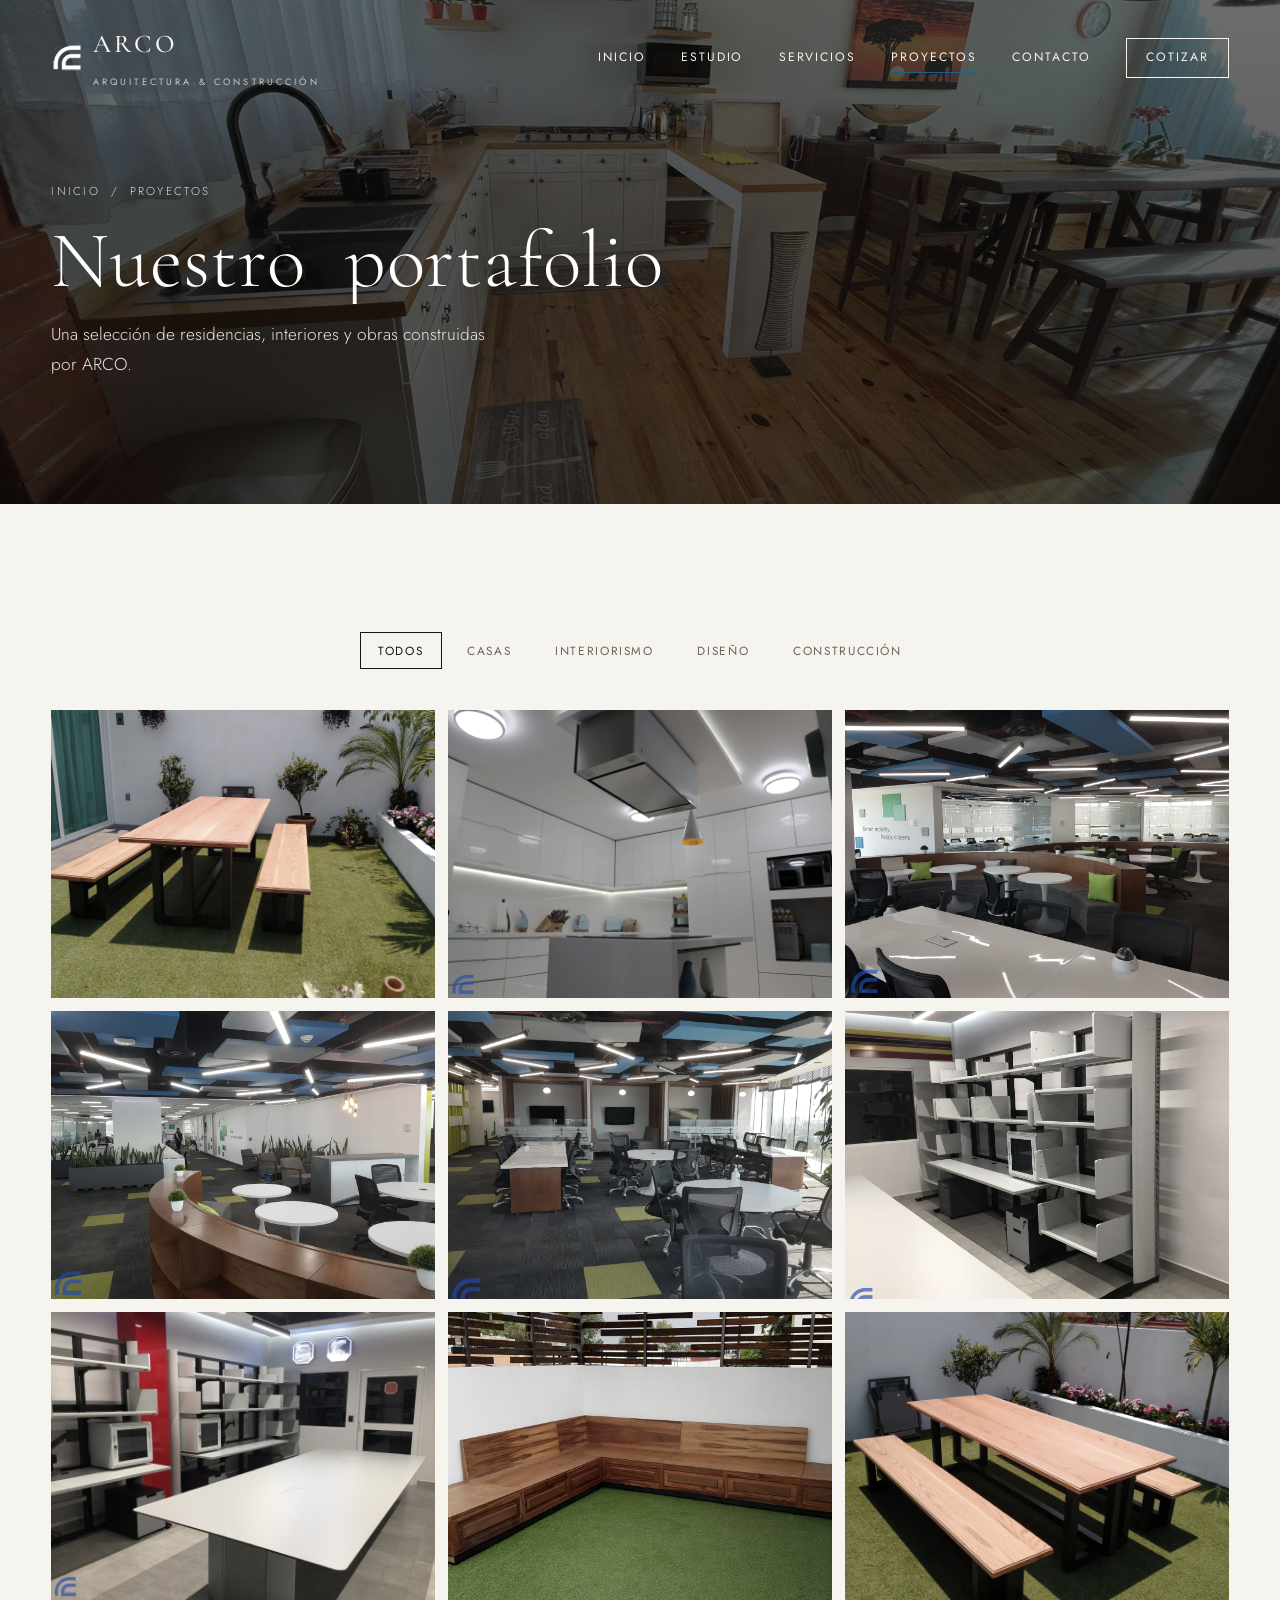
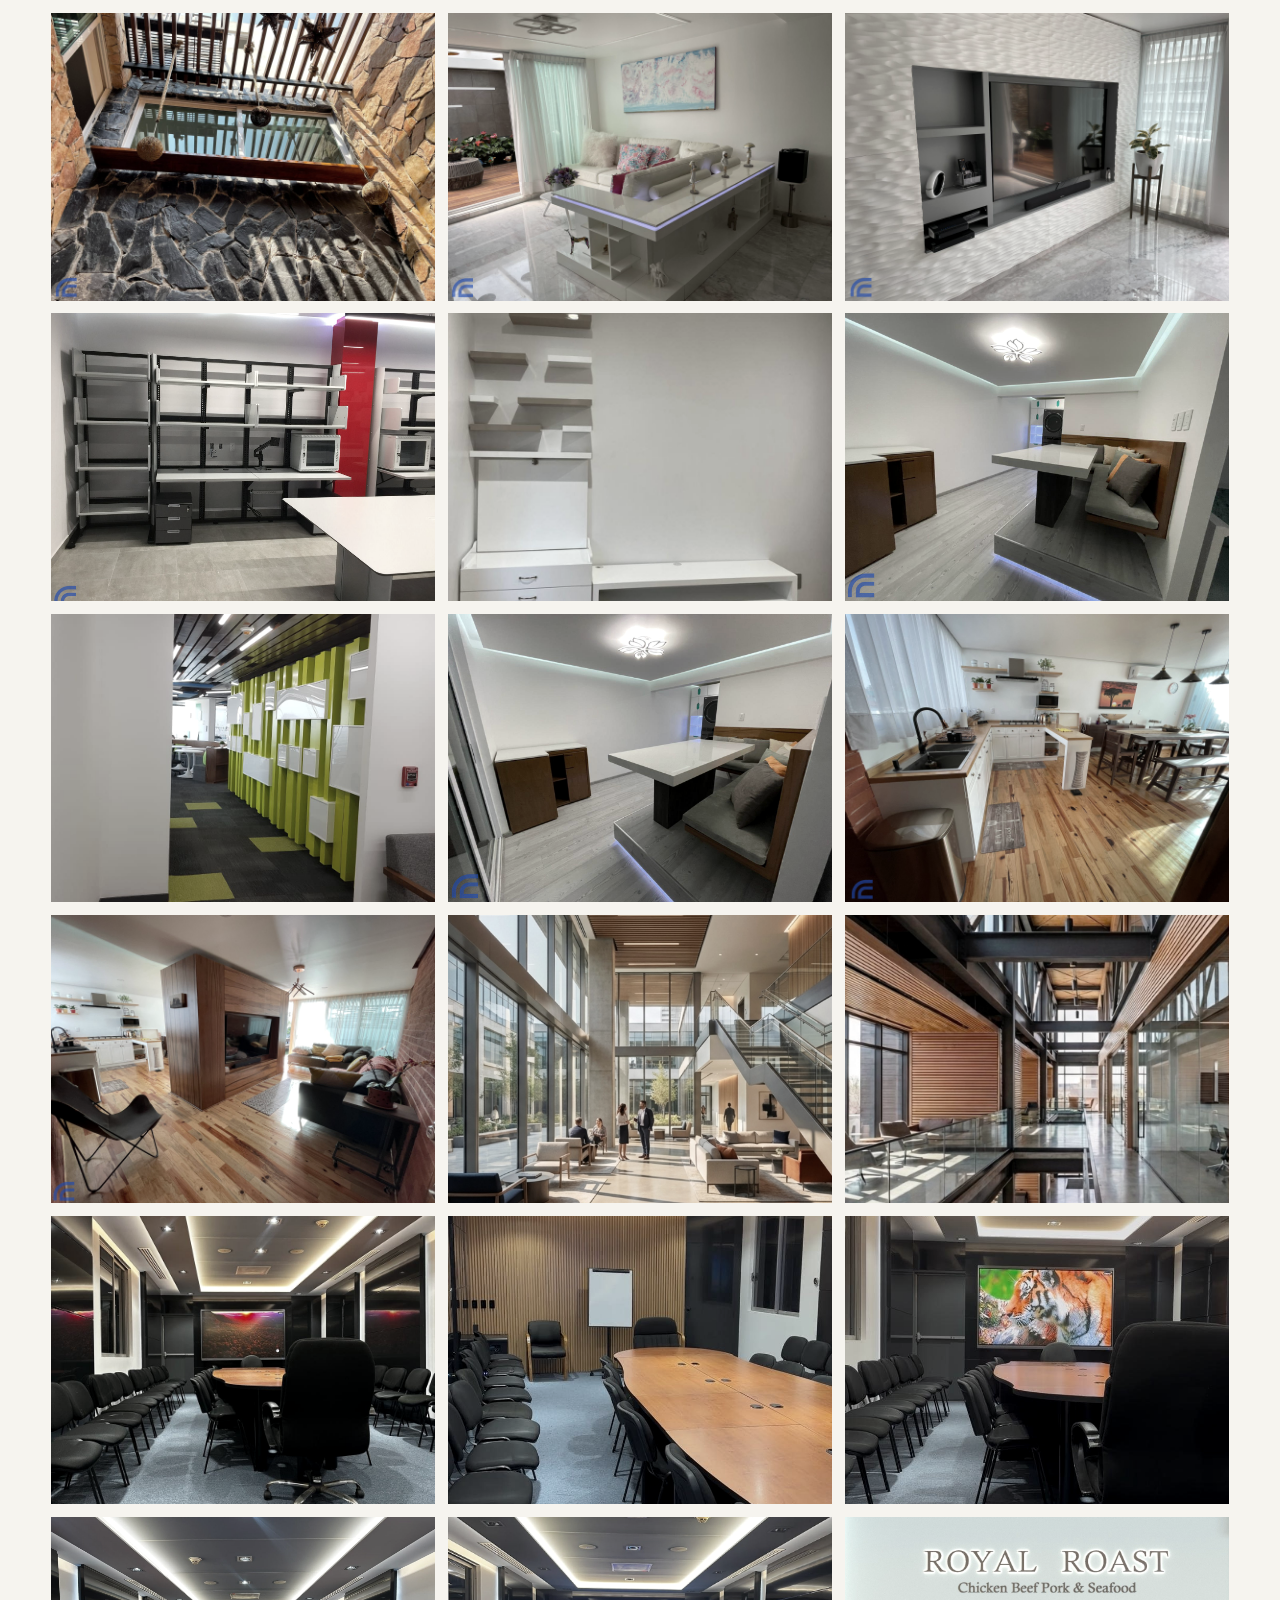
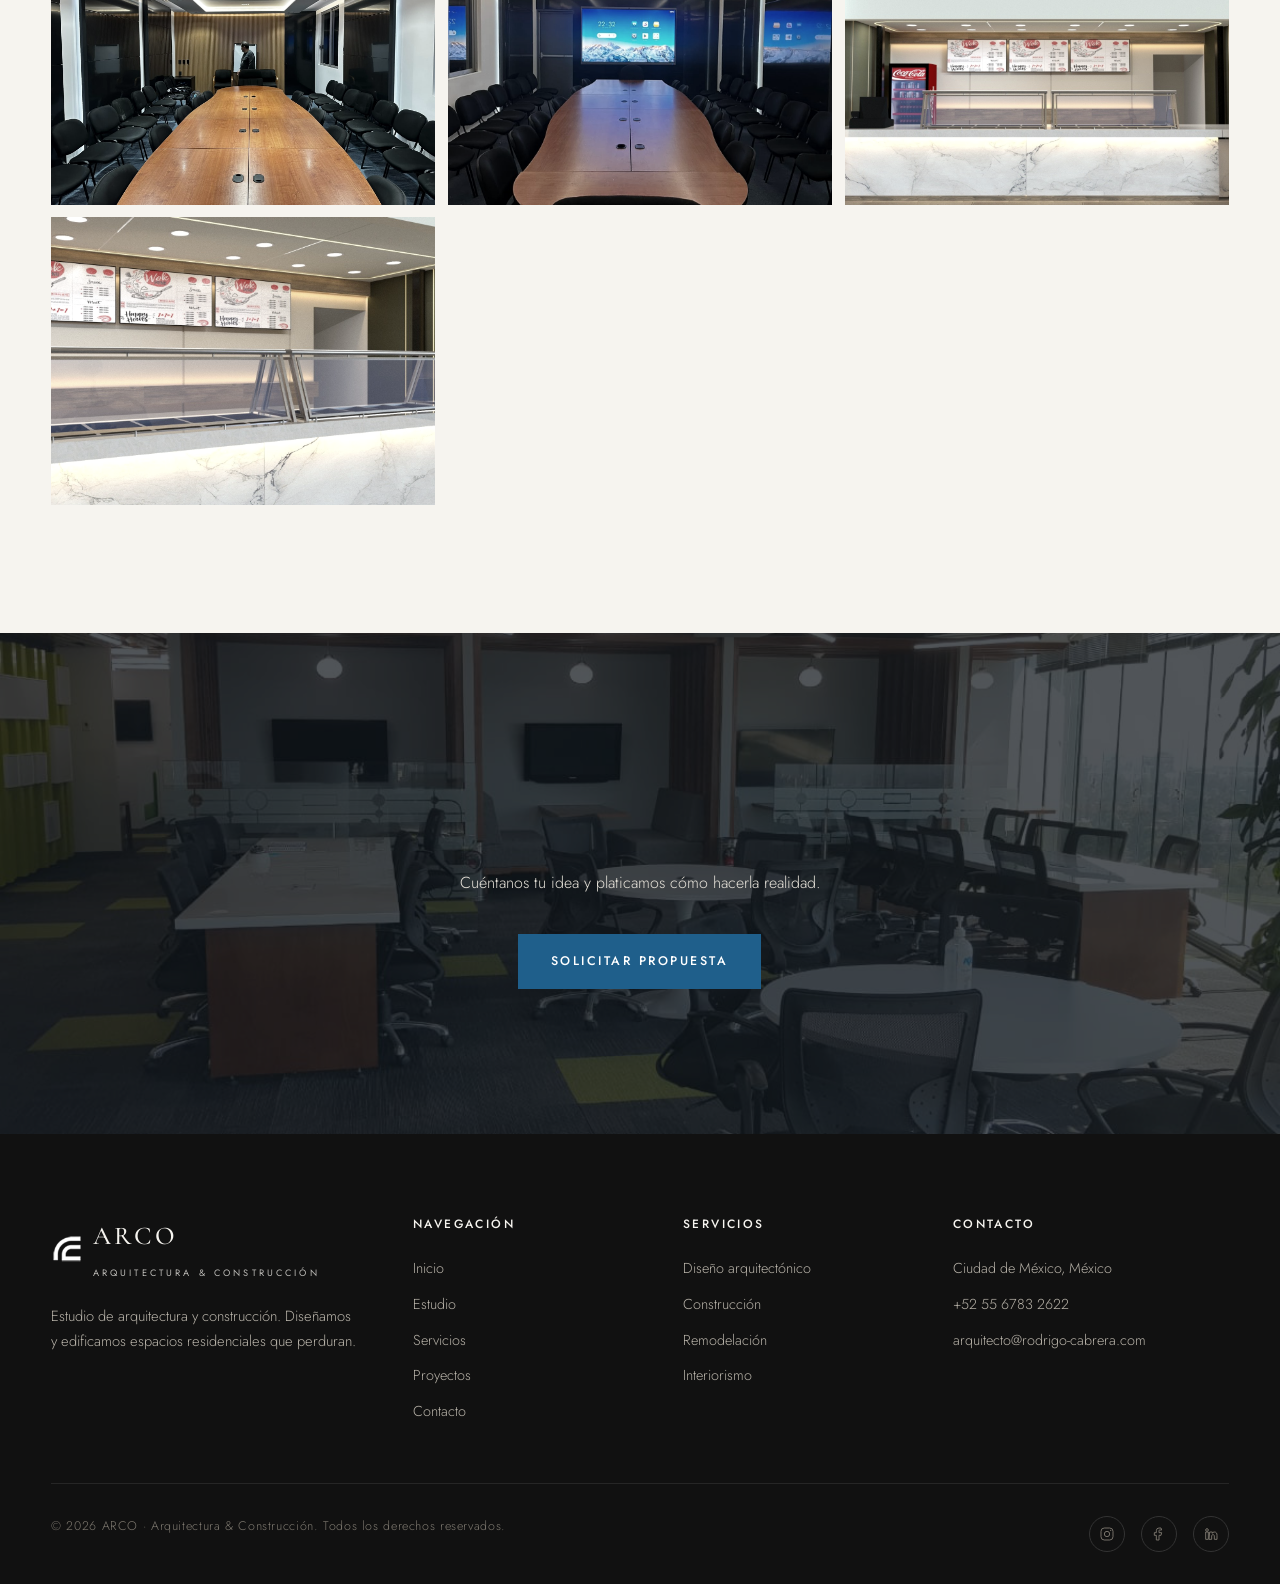
==== commit 265401c8: "+2 renders a la galería y mejora de legibilidad - Galería: +2 renders (barra gourmet / mostrador de " ====
--- a/proyectos.html
+++ b/proyectos.html
@@ -88,6 +88,8 @@
       <div class="tile" data-cat="interior"><img src="assets/img/gallery/G24.jpg" alt="Sala Ejecutiva"><span class="tile__plus">+</span><div class="tile__cap"><h4>Sala Ejecutiva</h4><span>Interiorismo</span></div></div>
       <div class="tile" data-cat="interior construction"><img src="assets/img/gallery/G25.jpg" alt="Sala de Reuniones"><span class="tile__plus">+</span><div class="tile__cap"><h4>Sala de Reuniones</h4><span>Interiorismo</span></div></div>
       <div class="tile" data-cat="interior design"><img src="assets/img/gallery/G26.jpg" alt="Sala de Dirección"><span class="tile__plus">+</span><div class="tile__cap"><h4>Sala de Dirección</h4><span>Interiorismo</span></div></div>
+      <div class="tile" data-cat="interior design"><img src="assets/img/gallery/G27.jpg" alt="Barra Gourmet"><span class="tile__plus">+</span><div class="tile__cap"><h4>Barra Gourmet</h4><span>Interiorismo</span></div></div>
+      <div class="tile" data-cat="interior construction"><img src="assets/img/gallery/G28.jpg" alt="Mostrador de Mármol"><span class="tile__plus">+</span><div class="tile__cap"><h4>Mostrador de Mármol</h4><span>Interiorismo</span></div></div>
     </div>
   </div>
 </section>
--- a/assets/css/style.css
+++ b/assets/css/style.css
@@ -12,7 +12,7 @@
   --ink-soft:#2b2b2b;
   --paper:#f6f4ef;        /* blanco cálido */
   --paper-2:#ece8e0;
-  --stone:#8c857a;        /* neutro piedra */
+  --stone:#6b6459;        /* neutro piedra (oscurecido para mejor legibilidad) */
   --line:#dcd7cd;
   --accent:#1f5f8b;       /* azul de la marca */
   --accent-deep:#164863;
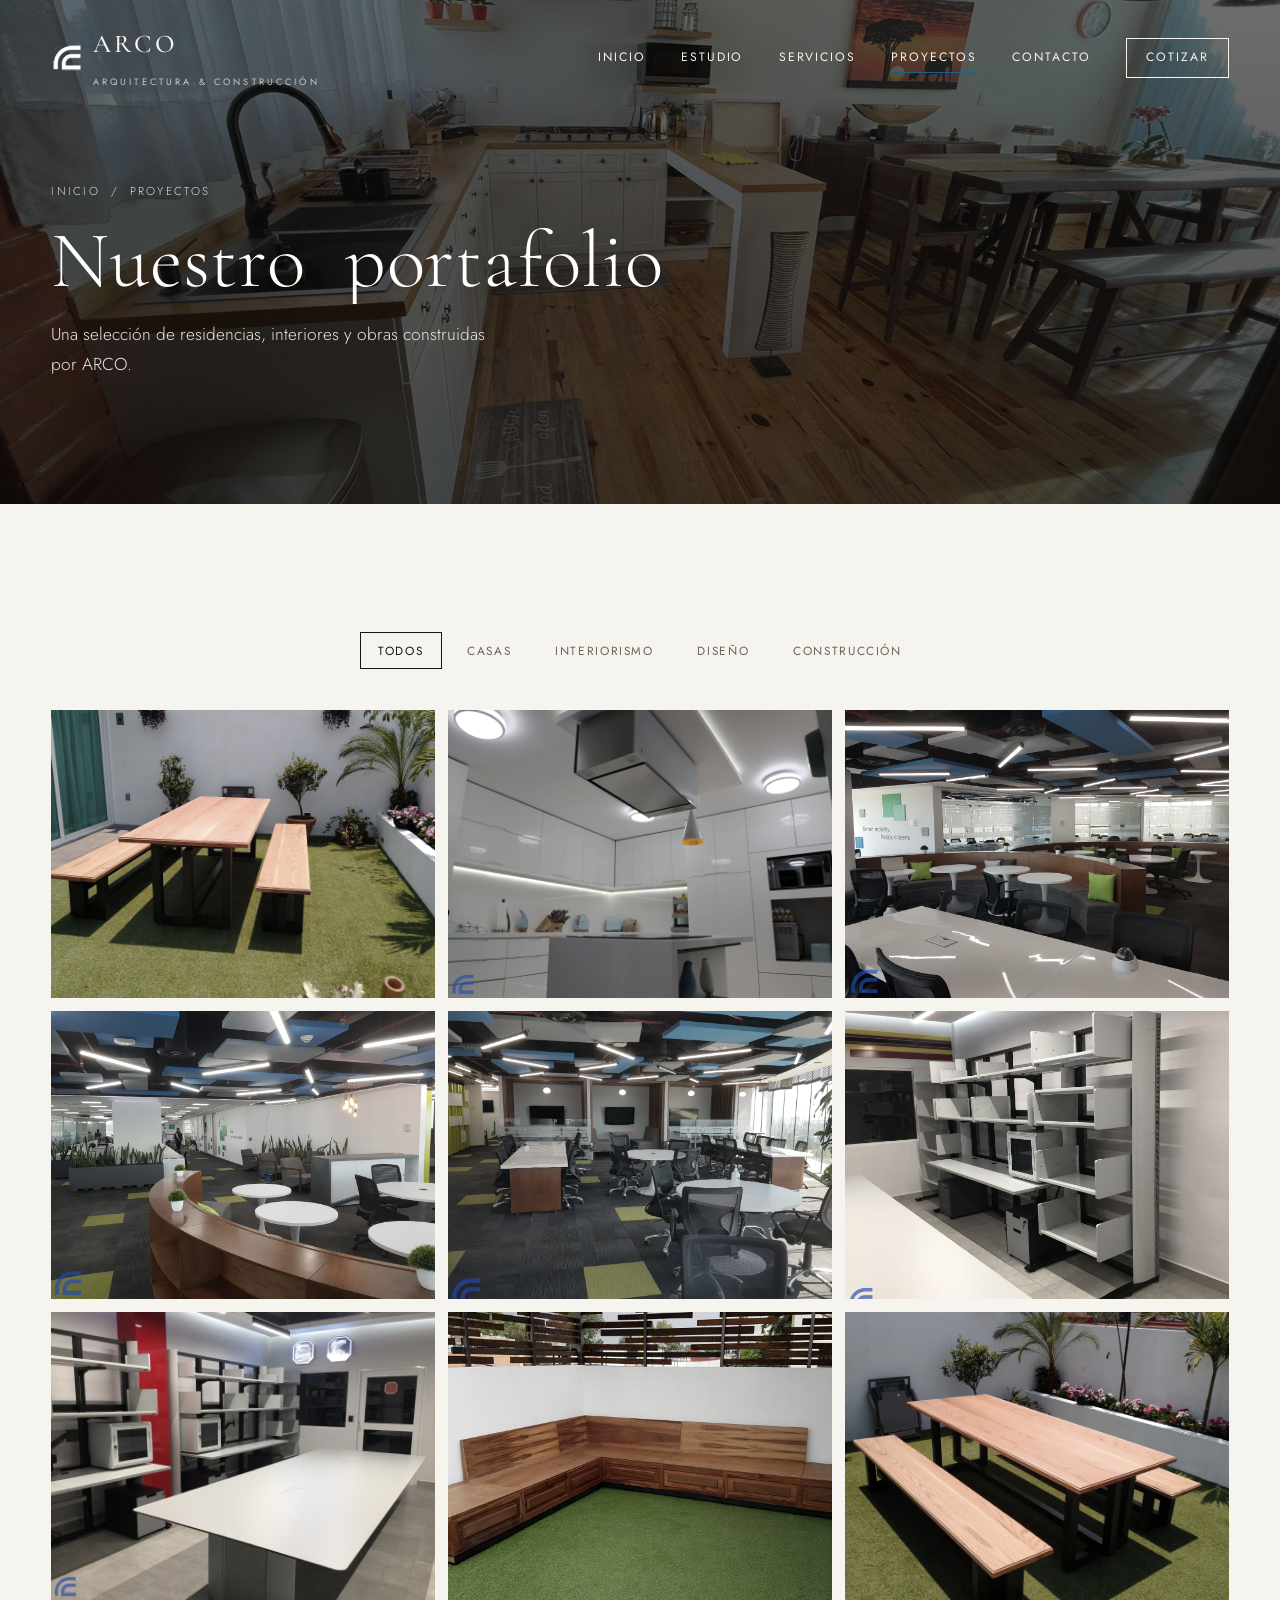
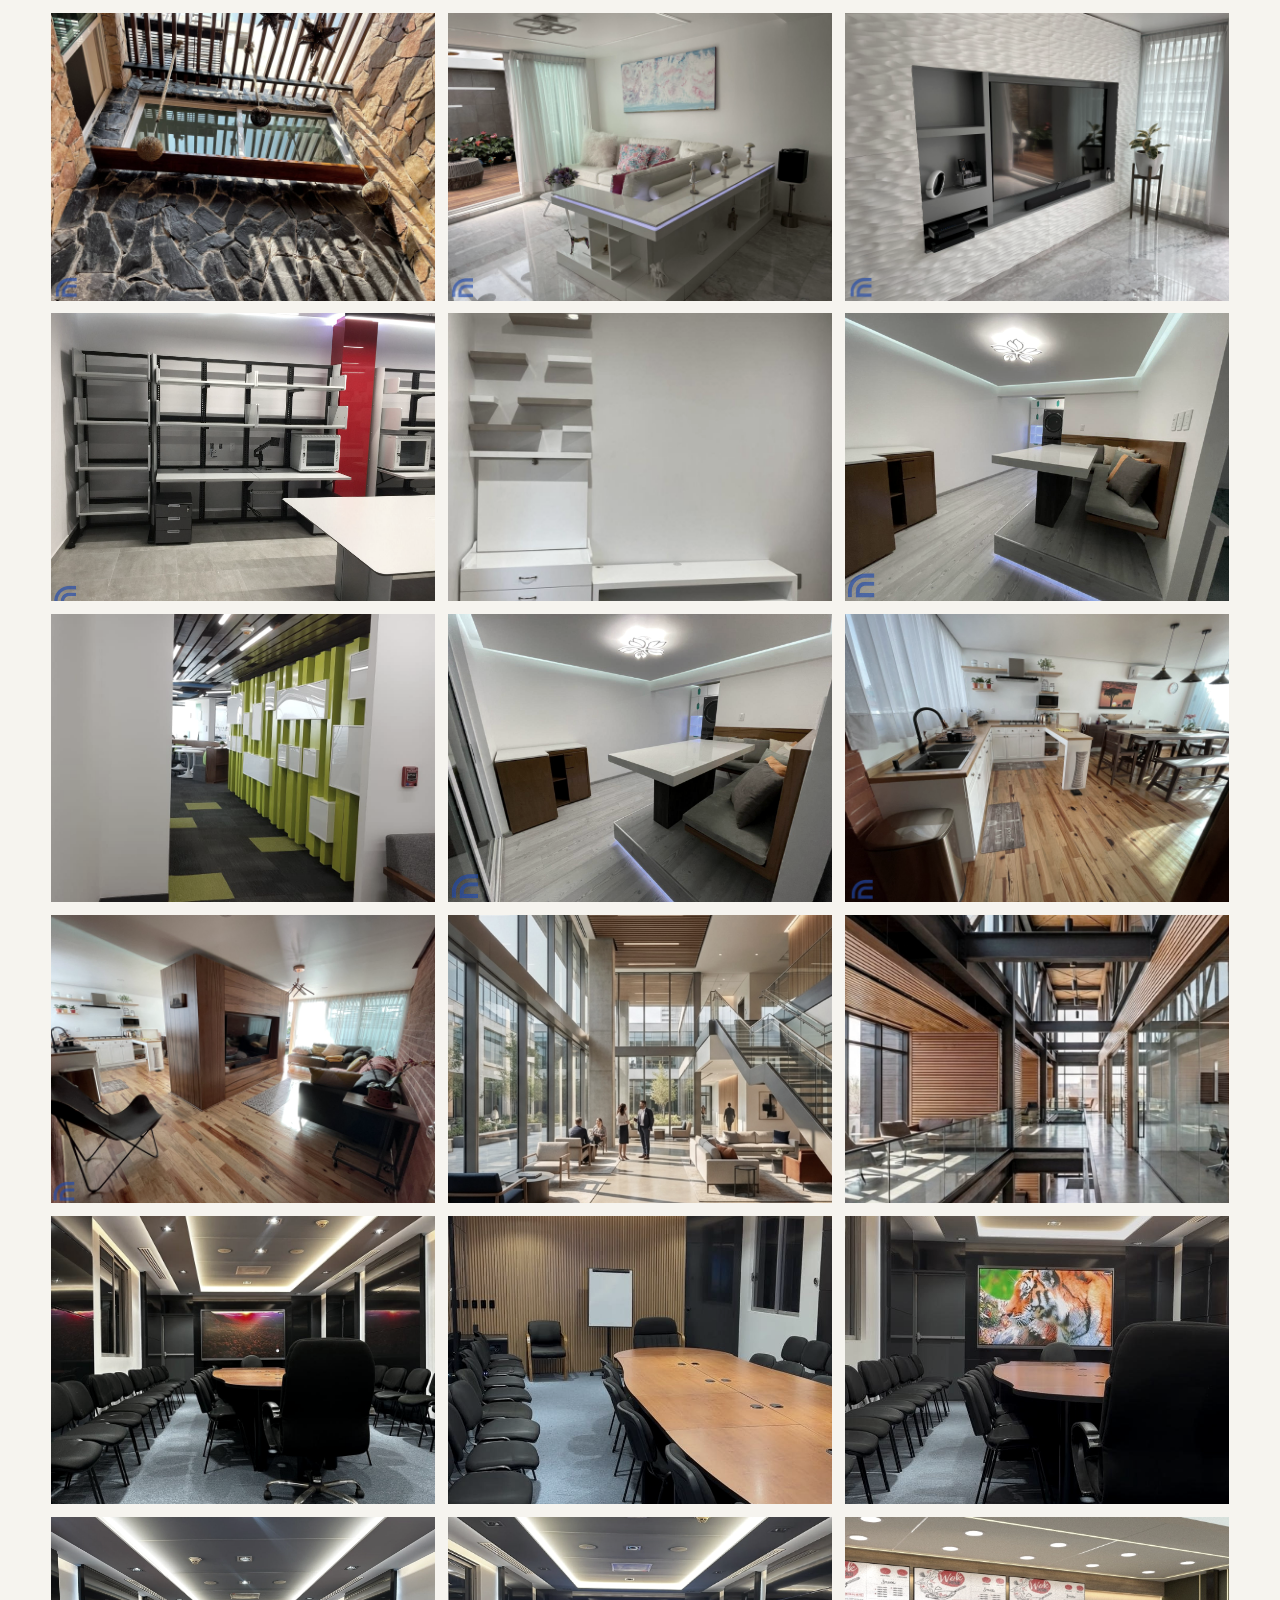
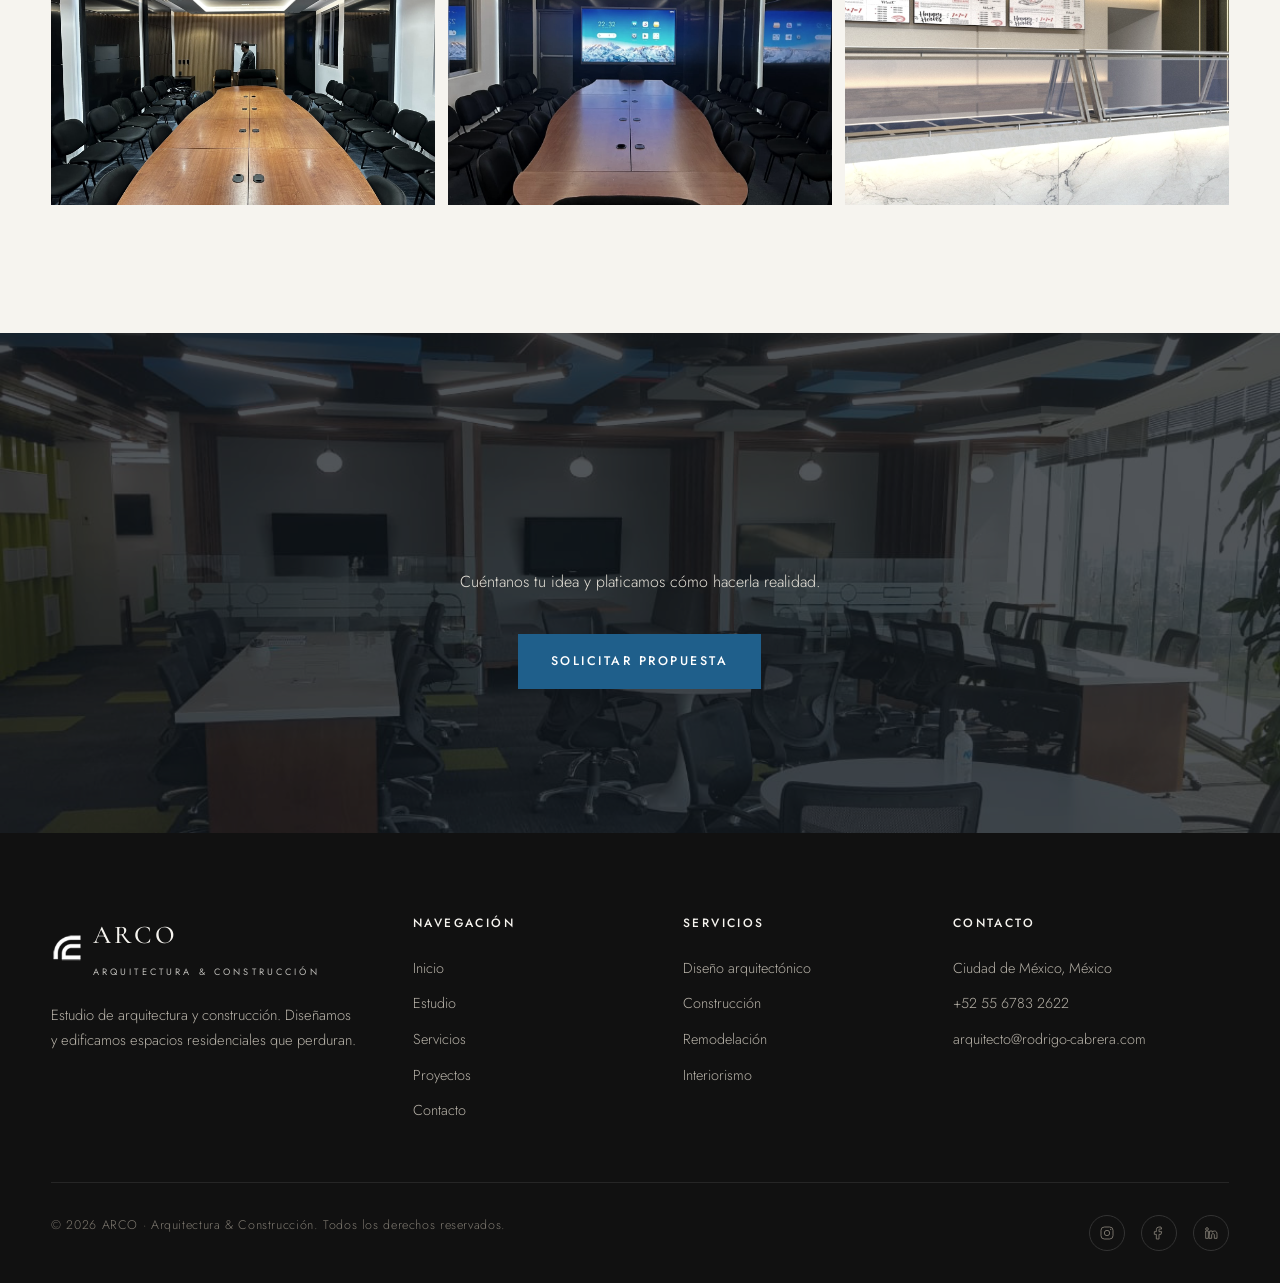
==== commit d654f8d7: "Quita el render con logo (ROYAL ROAST / Coca-Cola) Se elimina G27 de la galería por la regla de "no " ====
--- a/proyectos.html
+++ b/proyectos.html
@@ -88,7 +88,6 @@
       <div class="tile" data-cat="interior"><img src="assets/img/gallery/G24.jpg" alt="Sala Ejecutiva"><span class="tile__plus">+</span><div class="tile__cap"><h4>Sala Ejecutiva</h4><span>Interiorismo</span></div></div>
       <div class="tile" data-cat="interior construction"><img src="assets/img/gallery/G25.jpg" alt="Sala de Reuniones"><span class="tile__plus">+</span><div class="tile__cap"><h4>Sala de Reuniones</h4><span>Interiorismo</span></div></div>
       <div class="tile" data-cat="interior design"><img src="assets/img/gallery/G26.jpg" alt="Sala de Dirección"><span class="tile__plus">+</span><div class="tile__cap"><h4>Sala de Dirección</h4><span>Interiorismo</span></div></div>
-      <div class="tile" data-cat="interior design"><img src="assets/img/gallery/G27.jpg" alt="Barra Gourmet"><span class="tile__plus">+</span><div class="tile__cap"><h4>Barra Gourmet</h4><span>Interiorismo</span></div></div>
       <div class="tile" data-cat="interior construction"><img src="assets/img/gallery/G28.jpg" alt="Mostrador de Mármol"><span class="tile__plus">+</span><div class="tile__cap"><h4>Mostrador de Mármol</h4><span>Interiorismo</span></div></div>
     </div>
   </div>
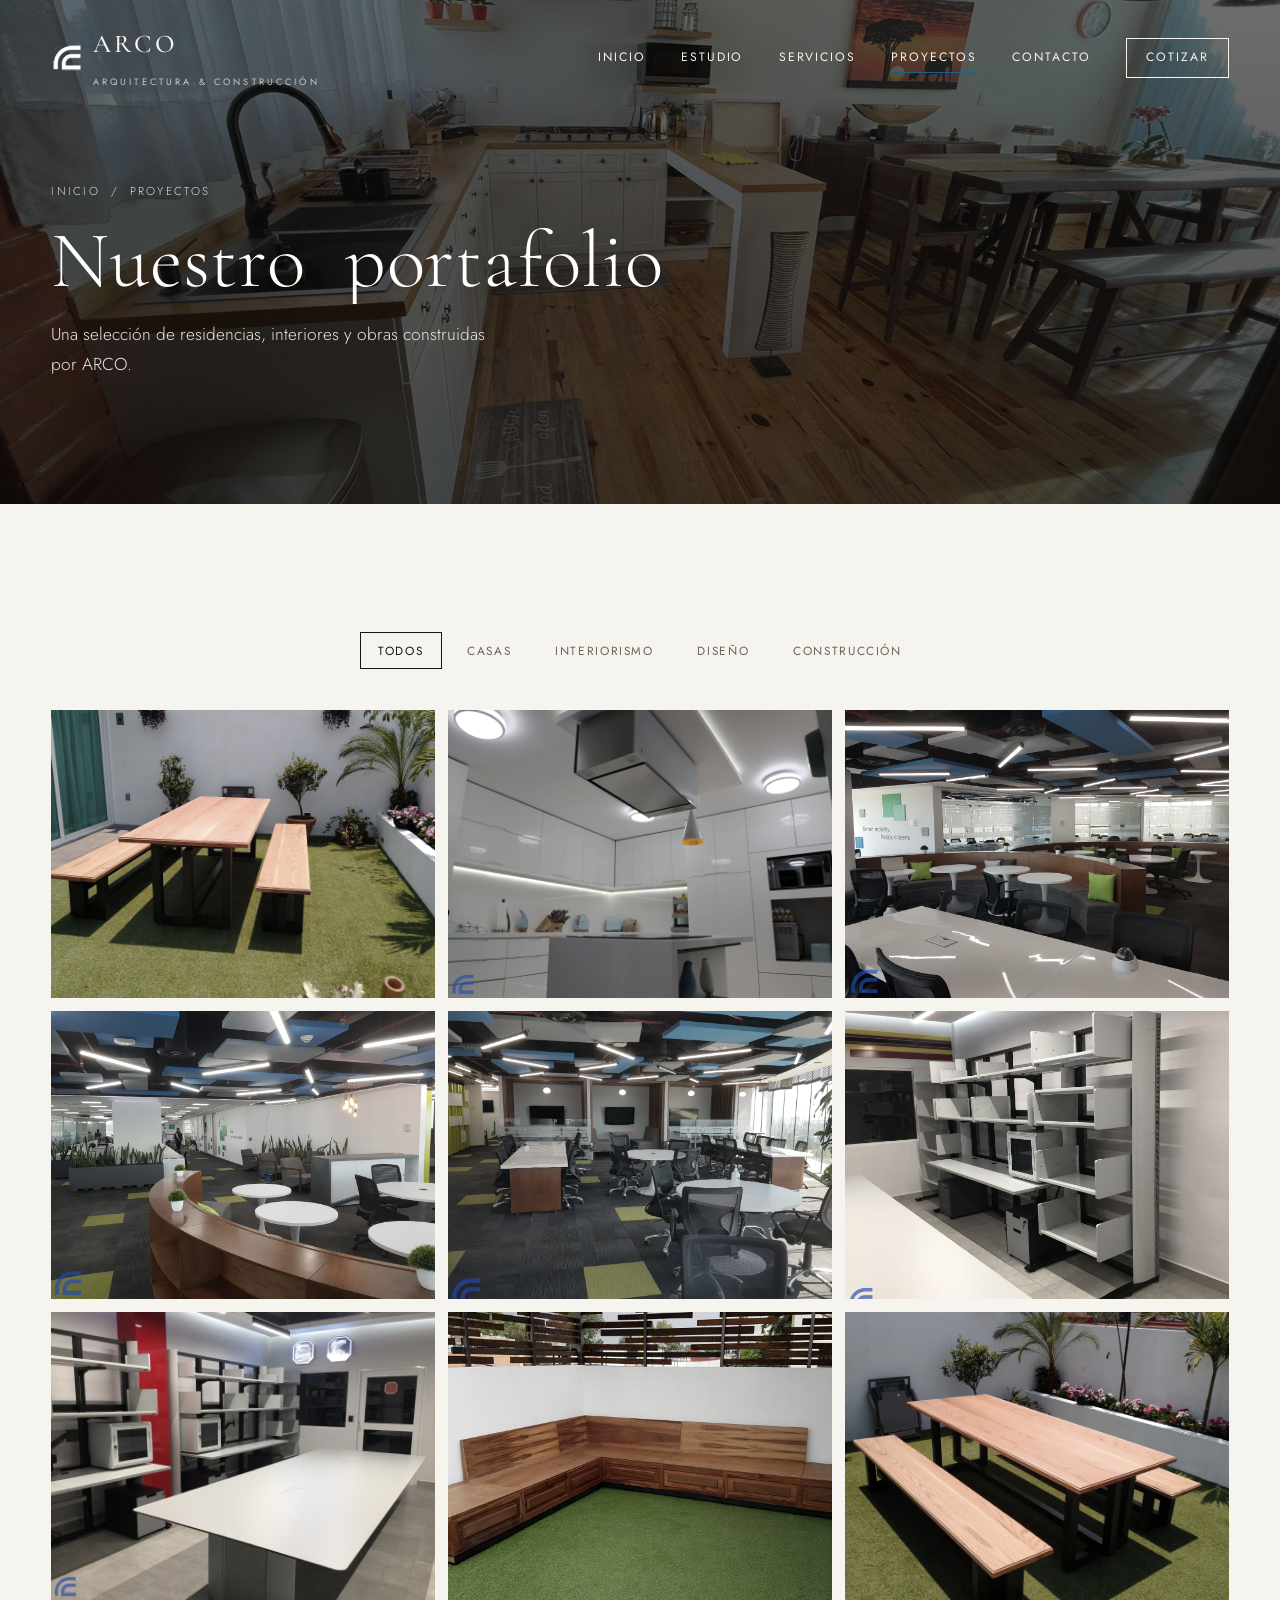
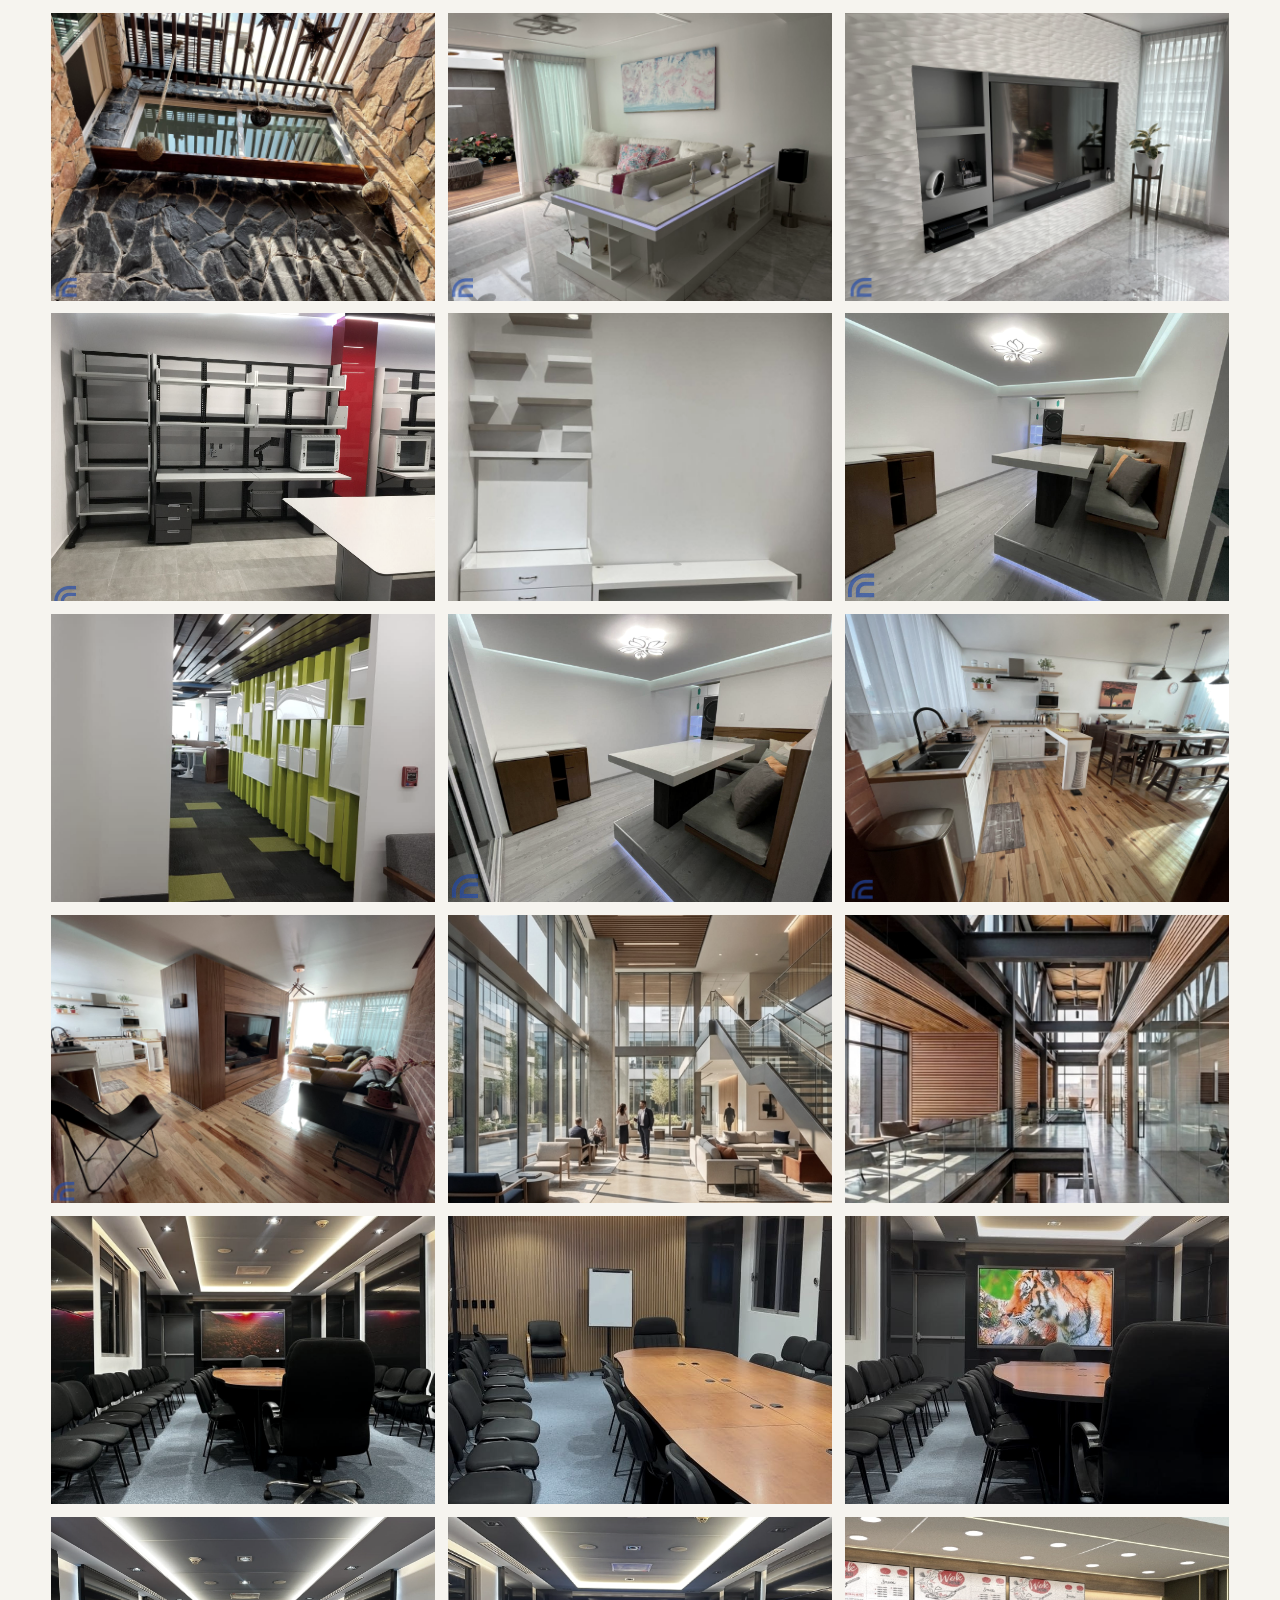
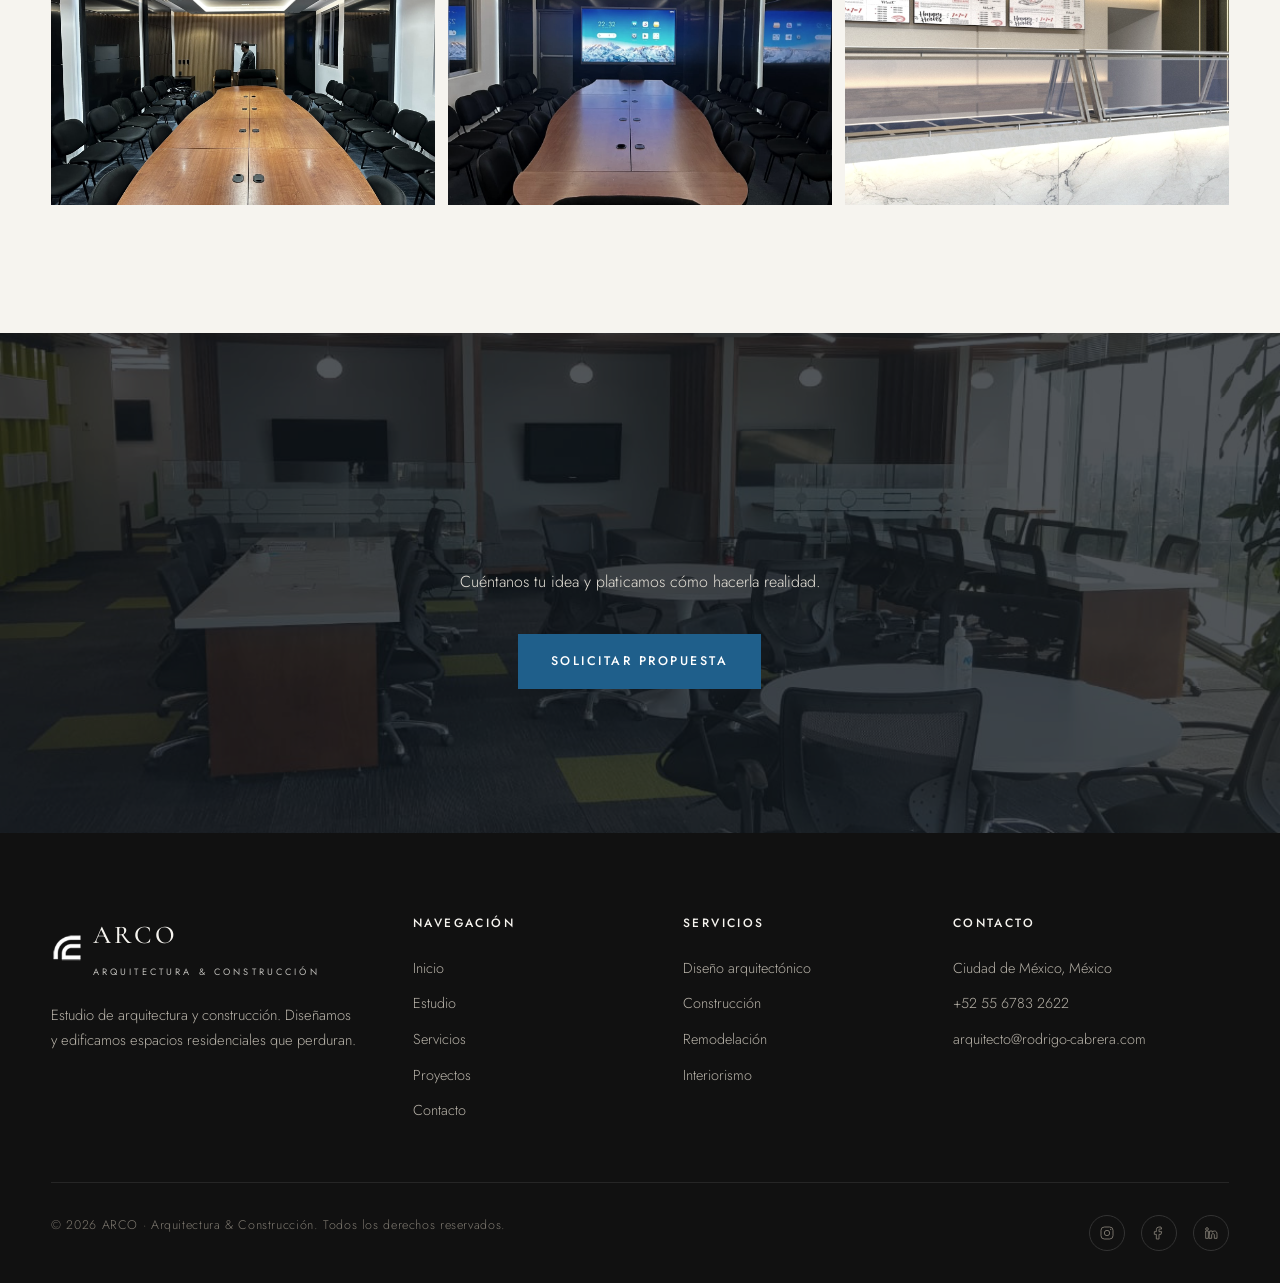
==== commit f52d9806: "Auditoría final: corrige src vacío del lightbox El <img> del lightbox tenía src="" (provoca una peti" ====
--- a/proyectos.html
+++ b/proyectos.html
@@ -157,7 +157,7 @@
   <button class="lb-btn lb-close" aria-label="Cerrar">&times;</button>
   <button class="lb-btn lb-prev" aria-label="Anterior">&#8249;</button>
   <button class="lb-btn lb-next" aria-label="Siguiente">&#8250;</button>
-  <img src="" alt="">
+  <img alt="Proyecto ARCO ampliado">
   <div class="lb-cap"></div>
 </div>
 
--- a/assets/css/style.css
+++ b/assets/css/style.css
@@ -177,7 +177,7 @@
 .service:hover{background:var(--white)}
 .service__ico{width:44px;height:44px;color:var(--accent);margin-bottom:1.4rem}
 .service__ico svg{width:100%;height:100%;stroke:currentColor;fill:none;stroke-width:1.1}
-.service h3{font-size:1.5rem;margin-bottom:.7rem}
+.service h3{font-size:1.5rem;margin-bottom:.7rem;color:var(--ink)}
 .service p{font-size:.95rem;color:var(--ink-soft)}
 .service__n{font-size:.7rem;letter-spacing:.2em;color:var(--stone);display:block;margin-bottom:1.2rem}
 
@@ -224,7 +224,7 @@
    ========================================================= */
 .steps{display:grid;grid-template-columns:repeat(4,1fr);gap:2rem;margin-top:3rem}
 .step{position:relative}
-.step__n{font-family:var(--serif);font-size:3.2rem;color:var(--paper-2);line-height:1}
+.step__n{font-family:var(--serif);font-size:3.2rem;color:#bdb4a4;line-height:1}
 .section--dark .step__n{color:#333}
 .step h3{font-size:1.4rem;margin:.4rem 0 .6rem}
 .step p{font-size:.92rem;color:var(--ink-soft)}
@@ -254,6 +254,12 @@
 .field input:focus,.field textarea:focus{outline:none;border-color:var(--accent)}
 .field label{font-size:.72rem;letter-spacing:.18em;text-transform:uppercase;color:var(--stone)}
 .form__note{font-size:.78rem;color:var(--stone)}
+/* Contacto sobre sección oscura: texto legible (evita oscuro-sobre-oscuro) */
+.section--dark .field input,
+.section--dark .field textarea{color:var(--paper)}
+.section--dark .field label,
+.section--dark .form__note,
+.section--dark .contact__info small{color:#b3ac9f}
 
 /* =========================================================
    FOOTER
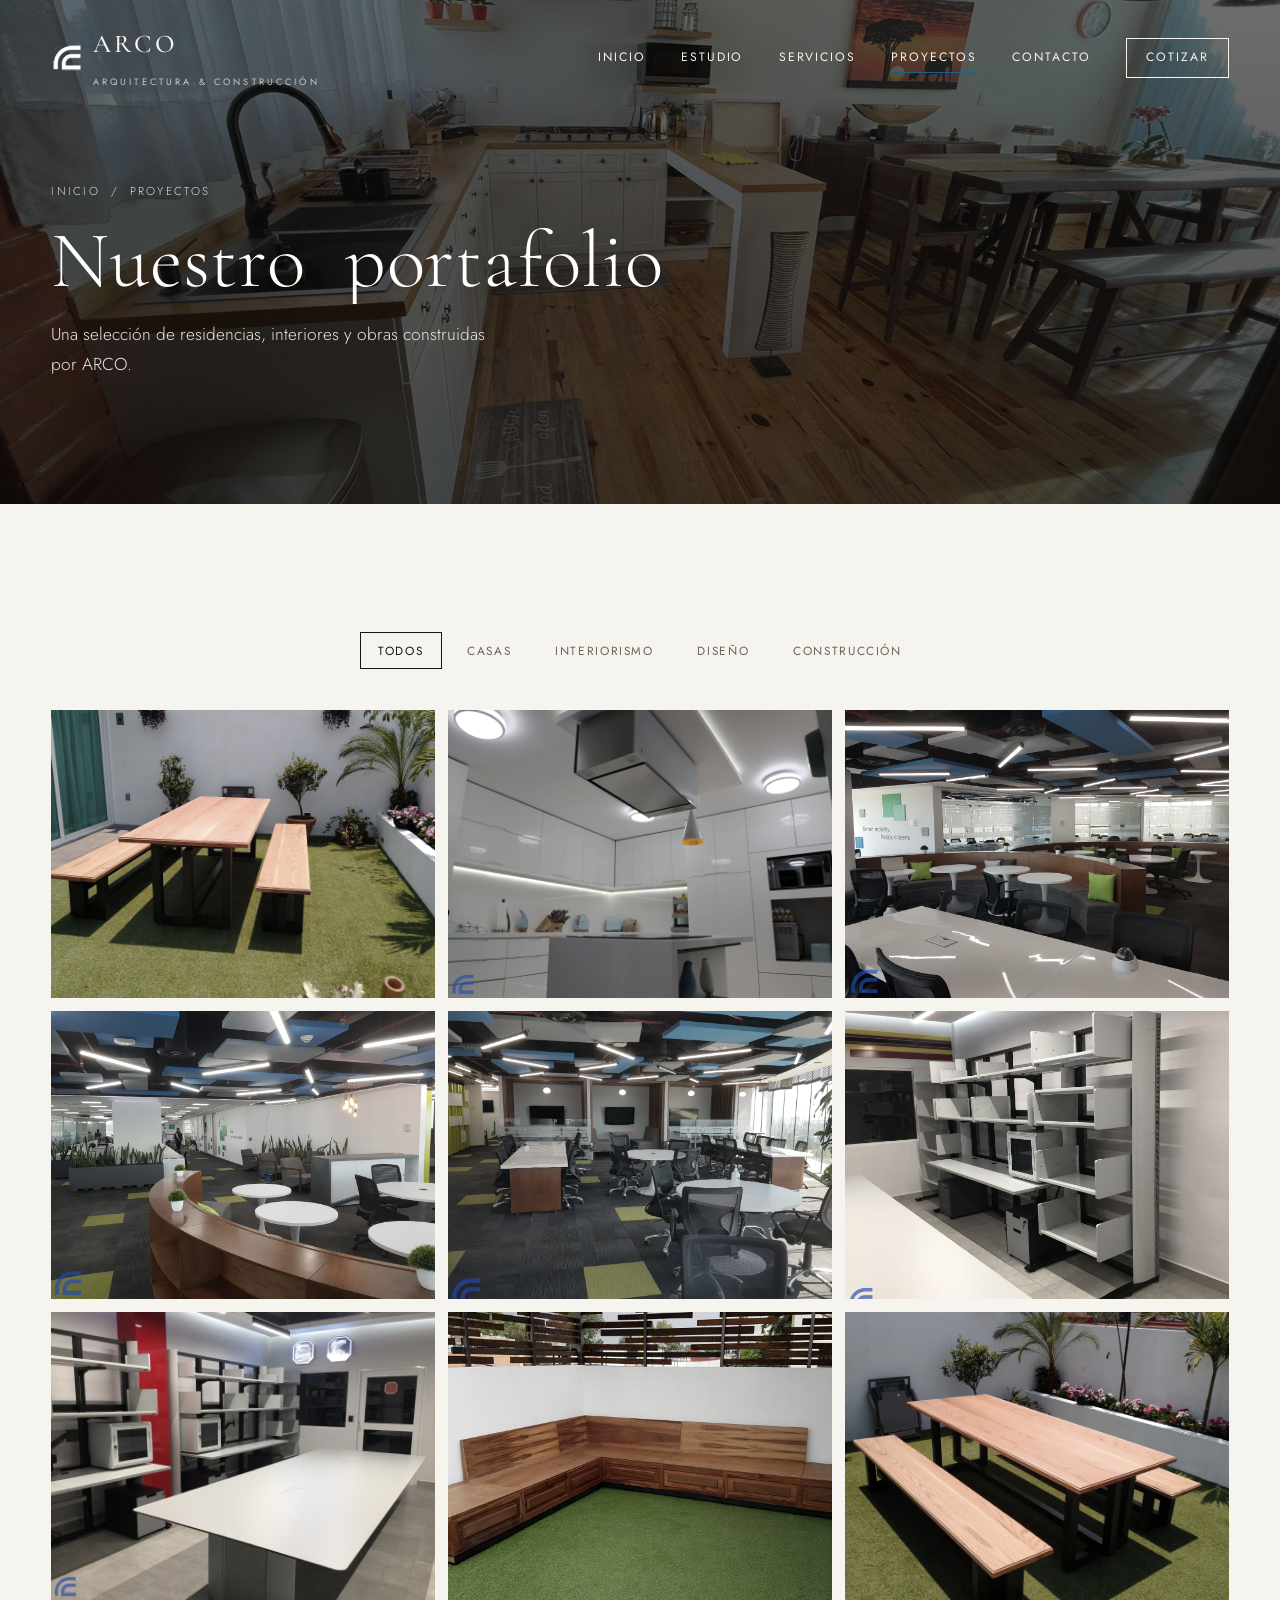
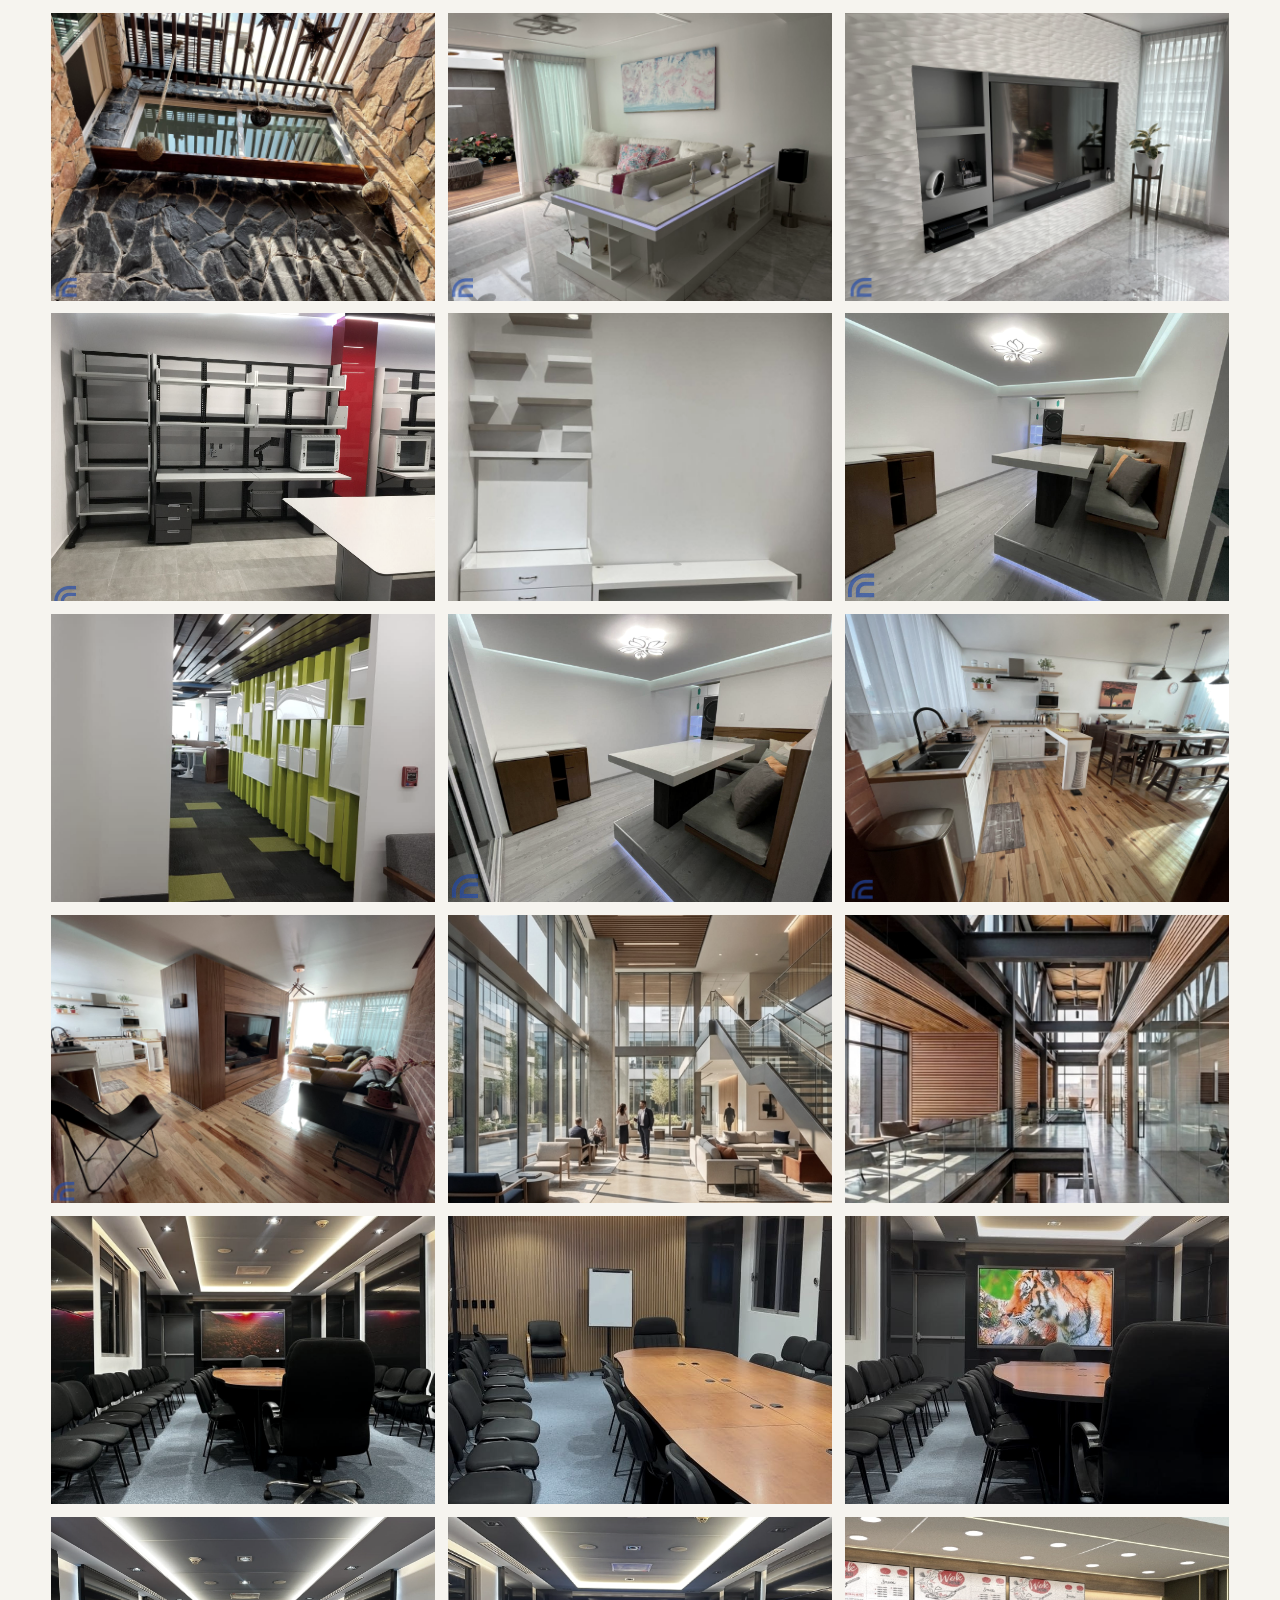
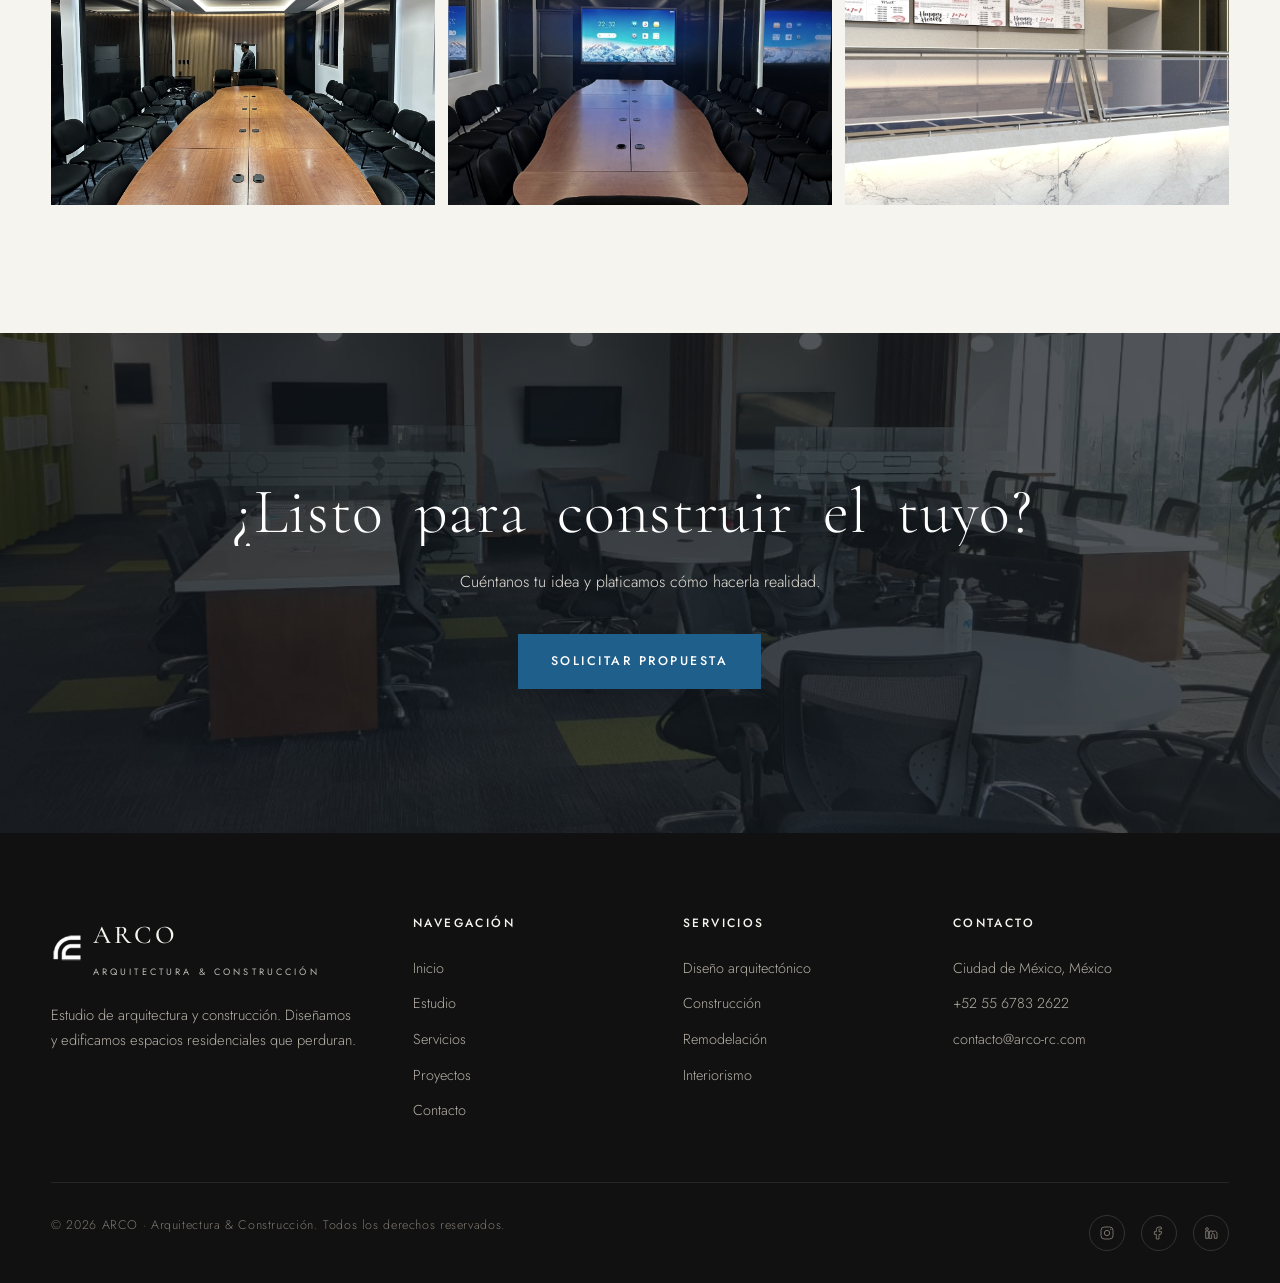
==== commit f4f6bfed: "Cambia el correo de contacto a contacto@arco-rc.com Actualiza el correo (sección de contacto y foote" ====
--- a/proyectos.html
+++ b/proyectos.html
@@ -137,7 +137,7 @@
         <ul class="footer__links">
           <li>Ciudad de México, México</li>
           <li><a href="tel:+525567832622">+52 55 6783 2622</a></li>
-          <li><a href="mailto:arquitecto@rodrigo-cabrera.com">arquitecto@rodrigo-cabrera.com</a></li>
+          <li><a href="mailto:contacto@arco-rc.com">contacto@arco-rc.com</a></li>
         </ul>
       </div>
     </div>
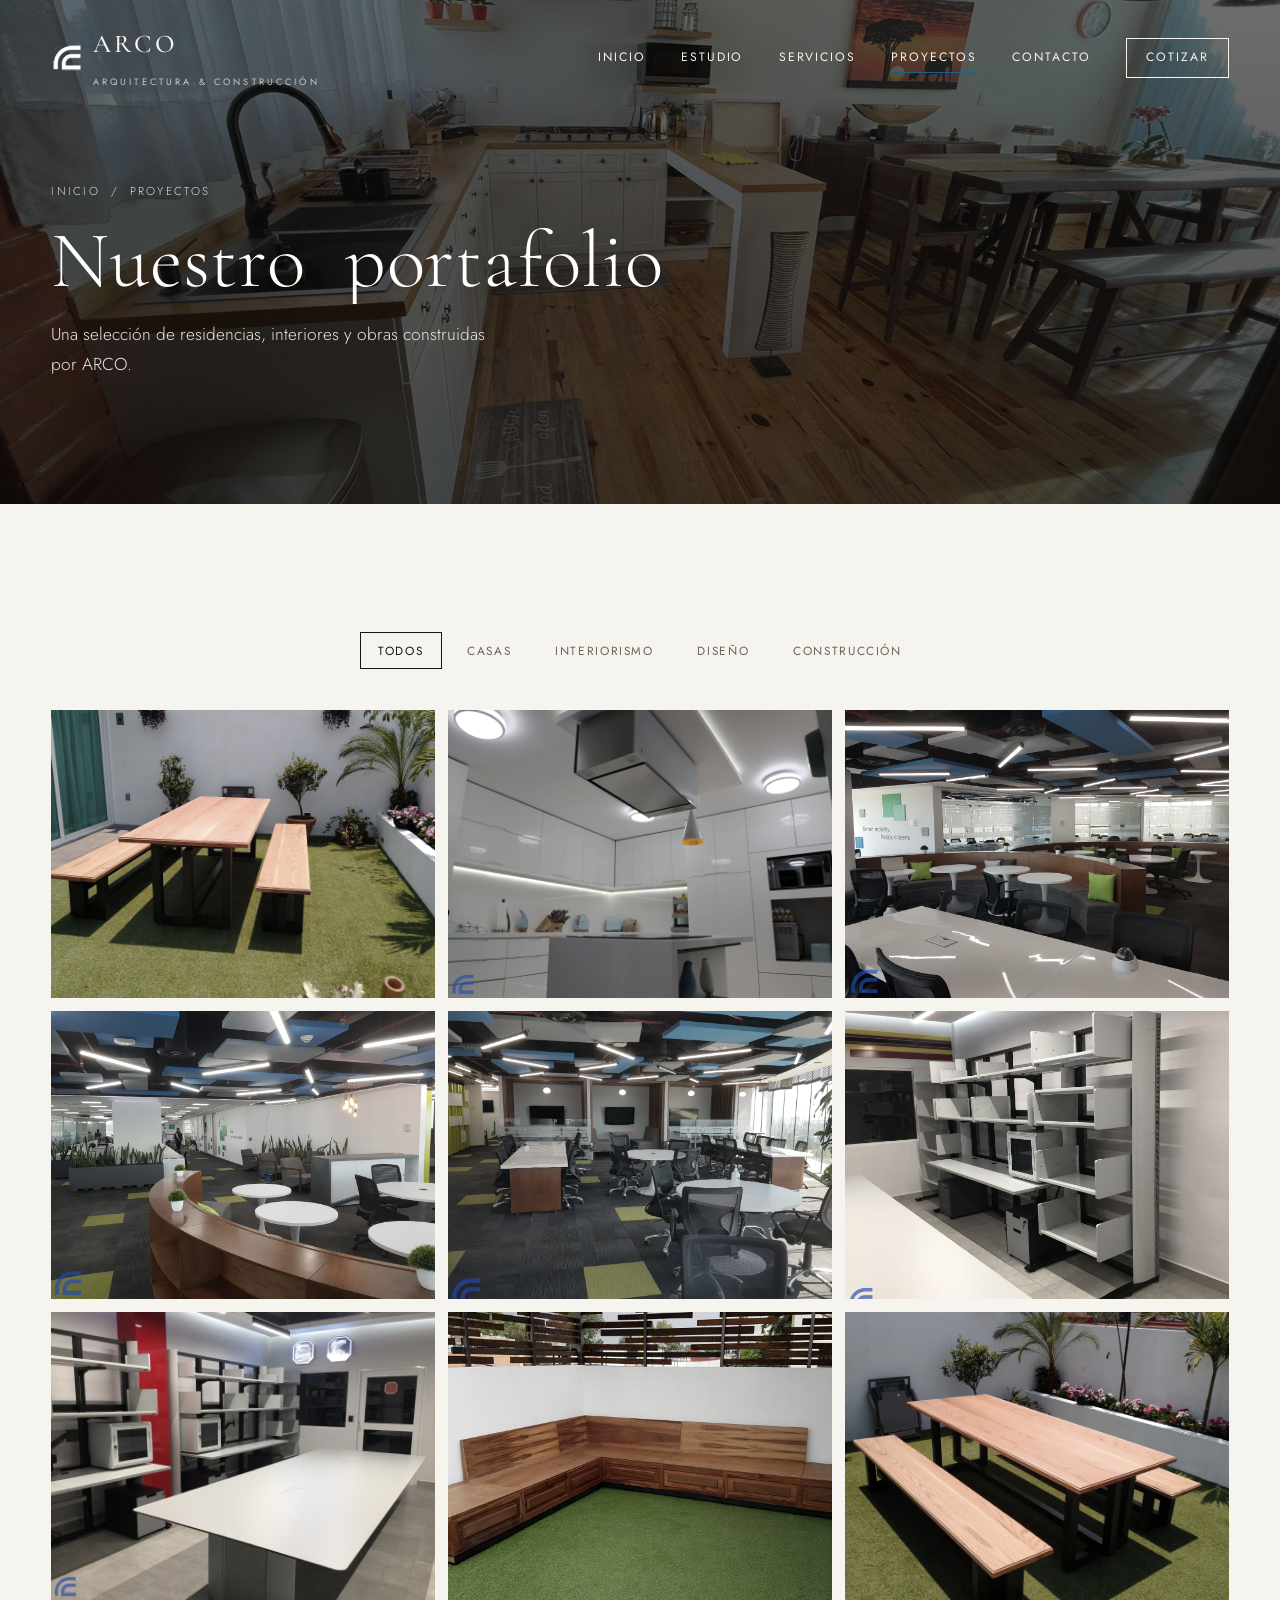
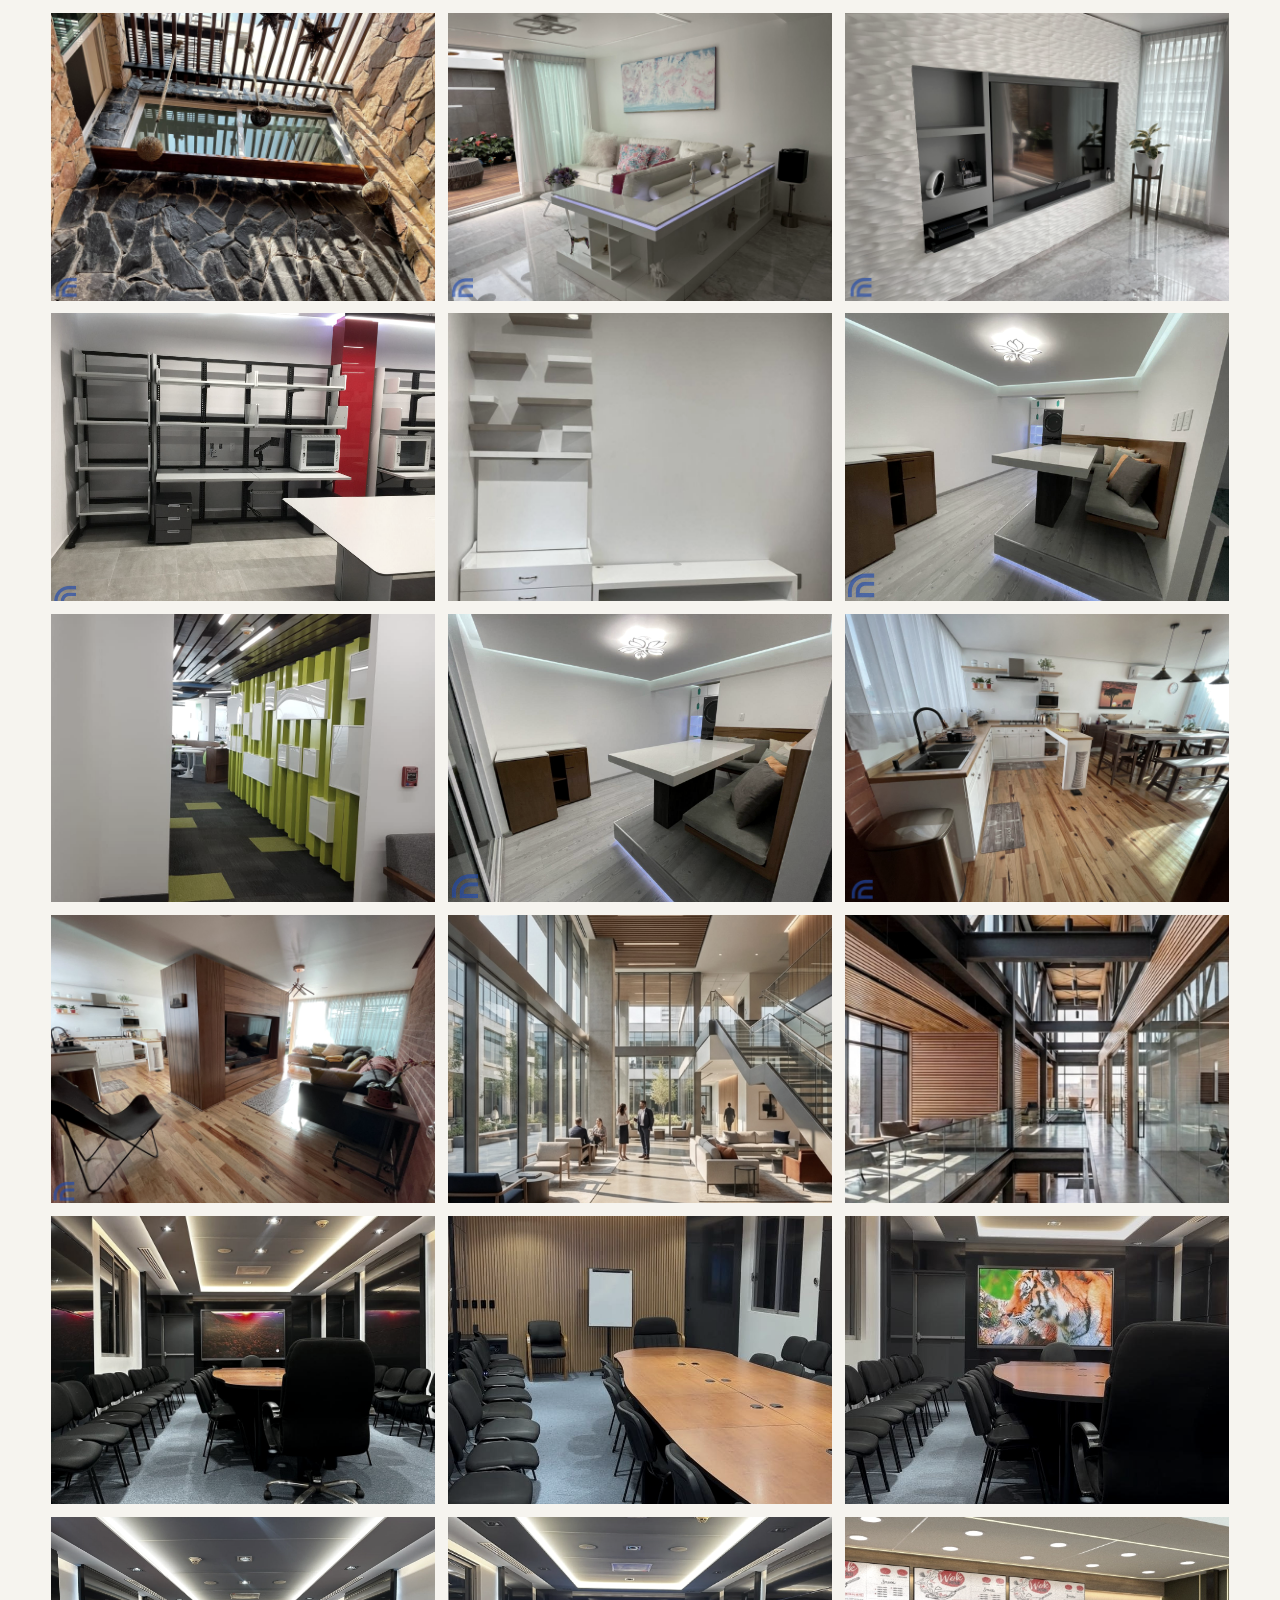
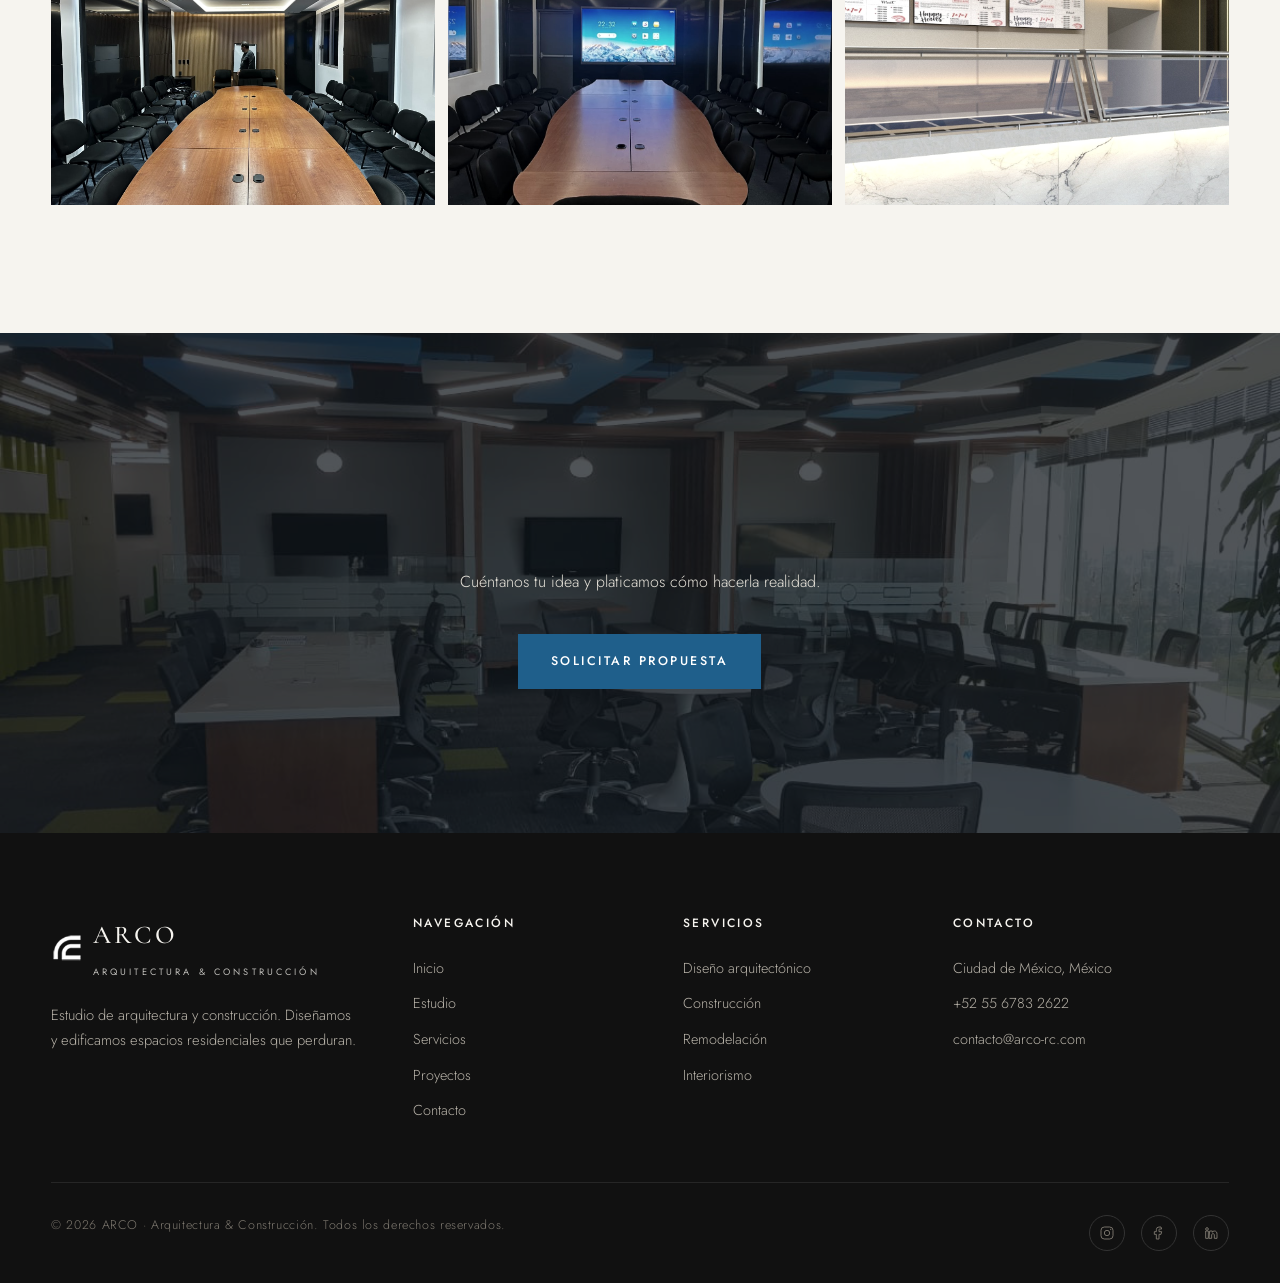
==== commit 3ed3ba29: "Cache-bust de main.js (?v=2) para que llegue el formulario nuevo Co-Authored-By: Claude Fable 5 <nor" ====
--- a/proyectos.html
+++ b/proyectos.html
@@ -166,6 +166,6 @@
 <div class="cursor-dot" aria-hidden="true"></div>
 <div class="cursor__label" aria-hidden="true"></div>
 
-<script src="assets/js/main.js"></script>
+<script src="assets/js/main.js?v=2"></script>
 </body>
 </html>
